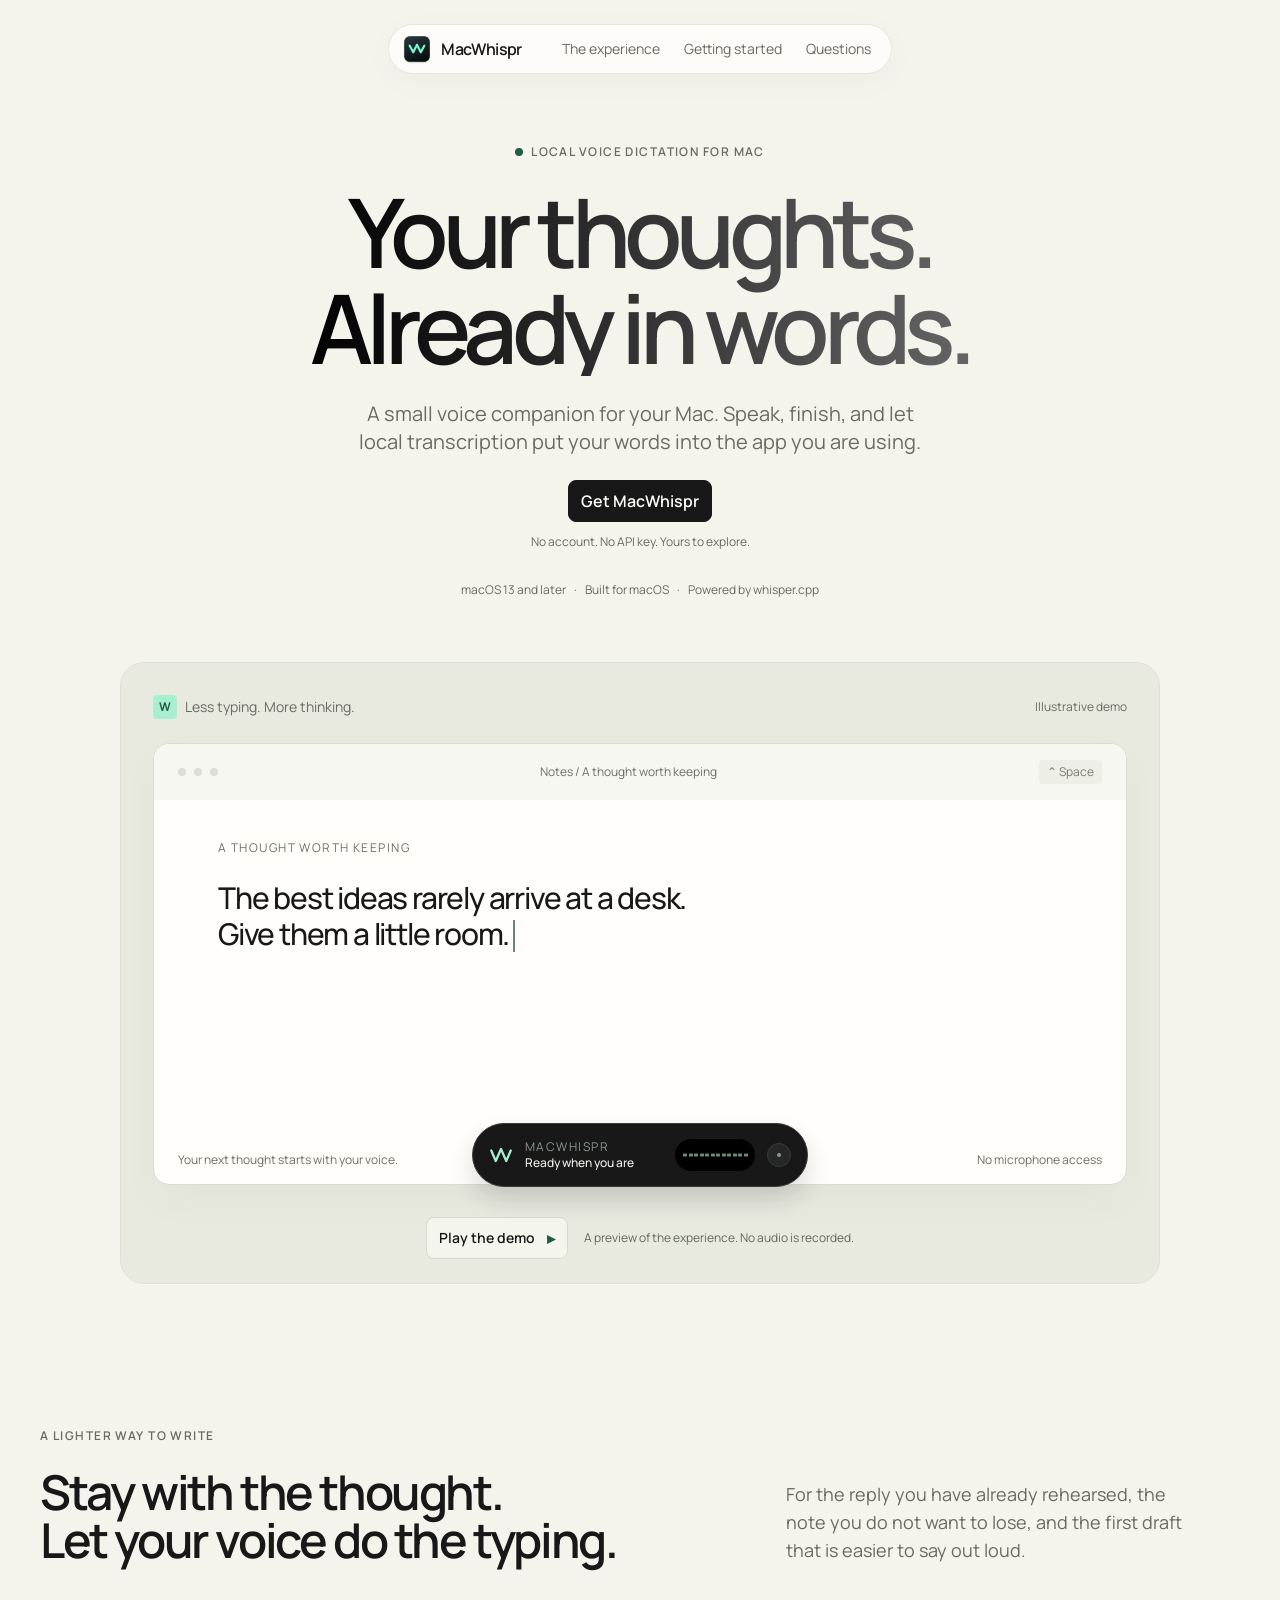
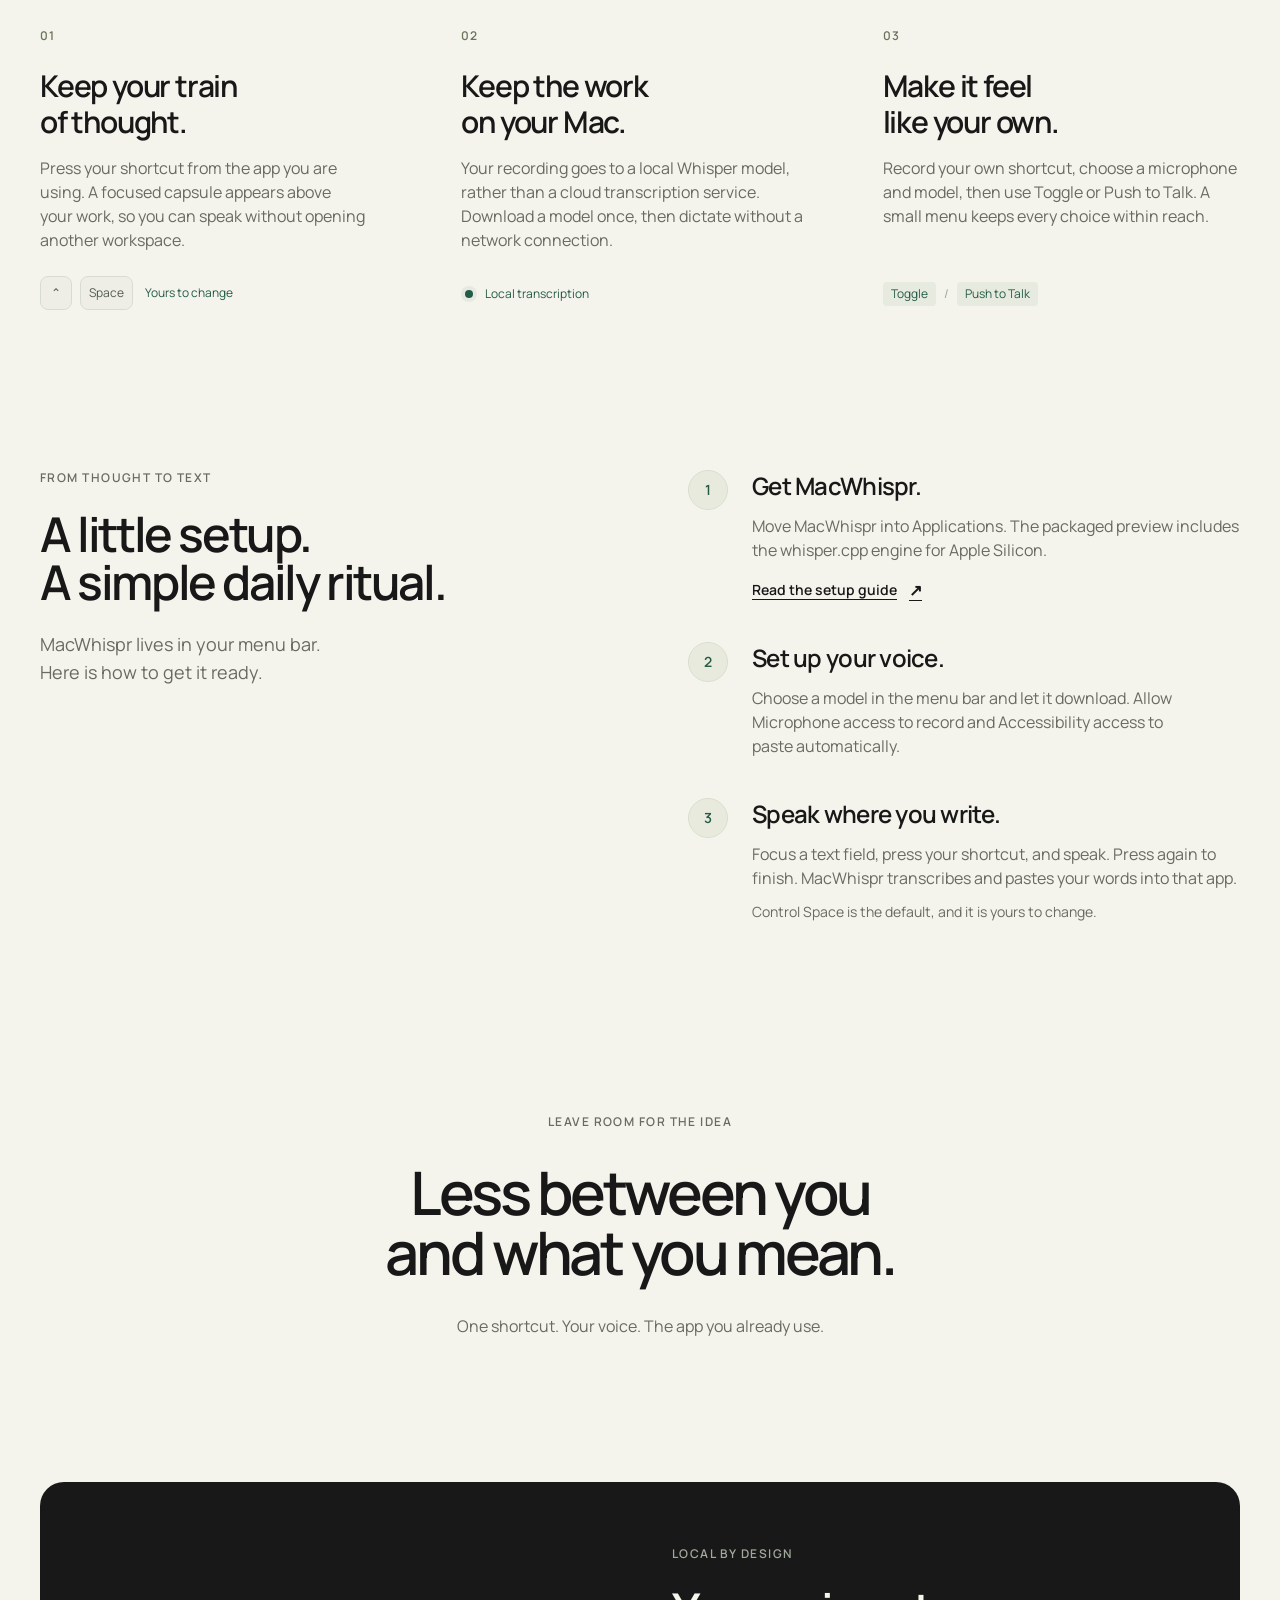
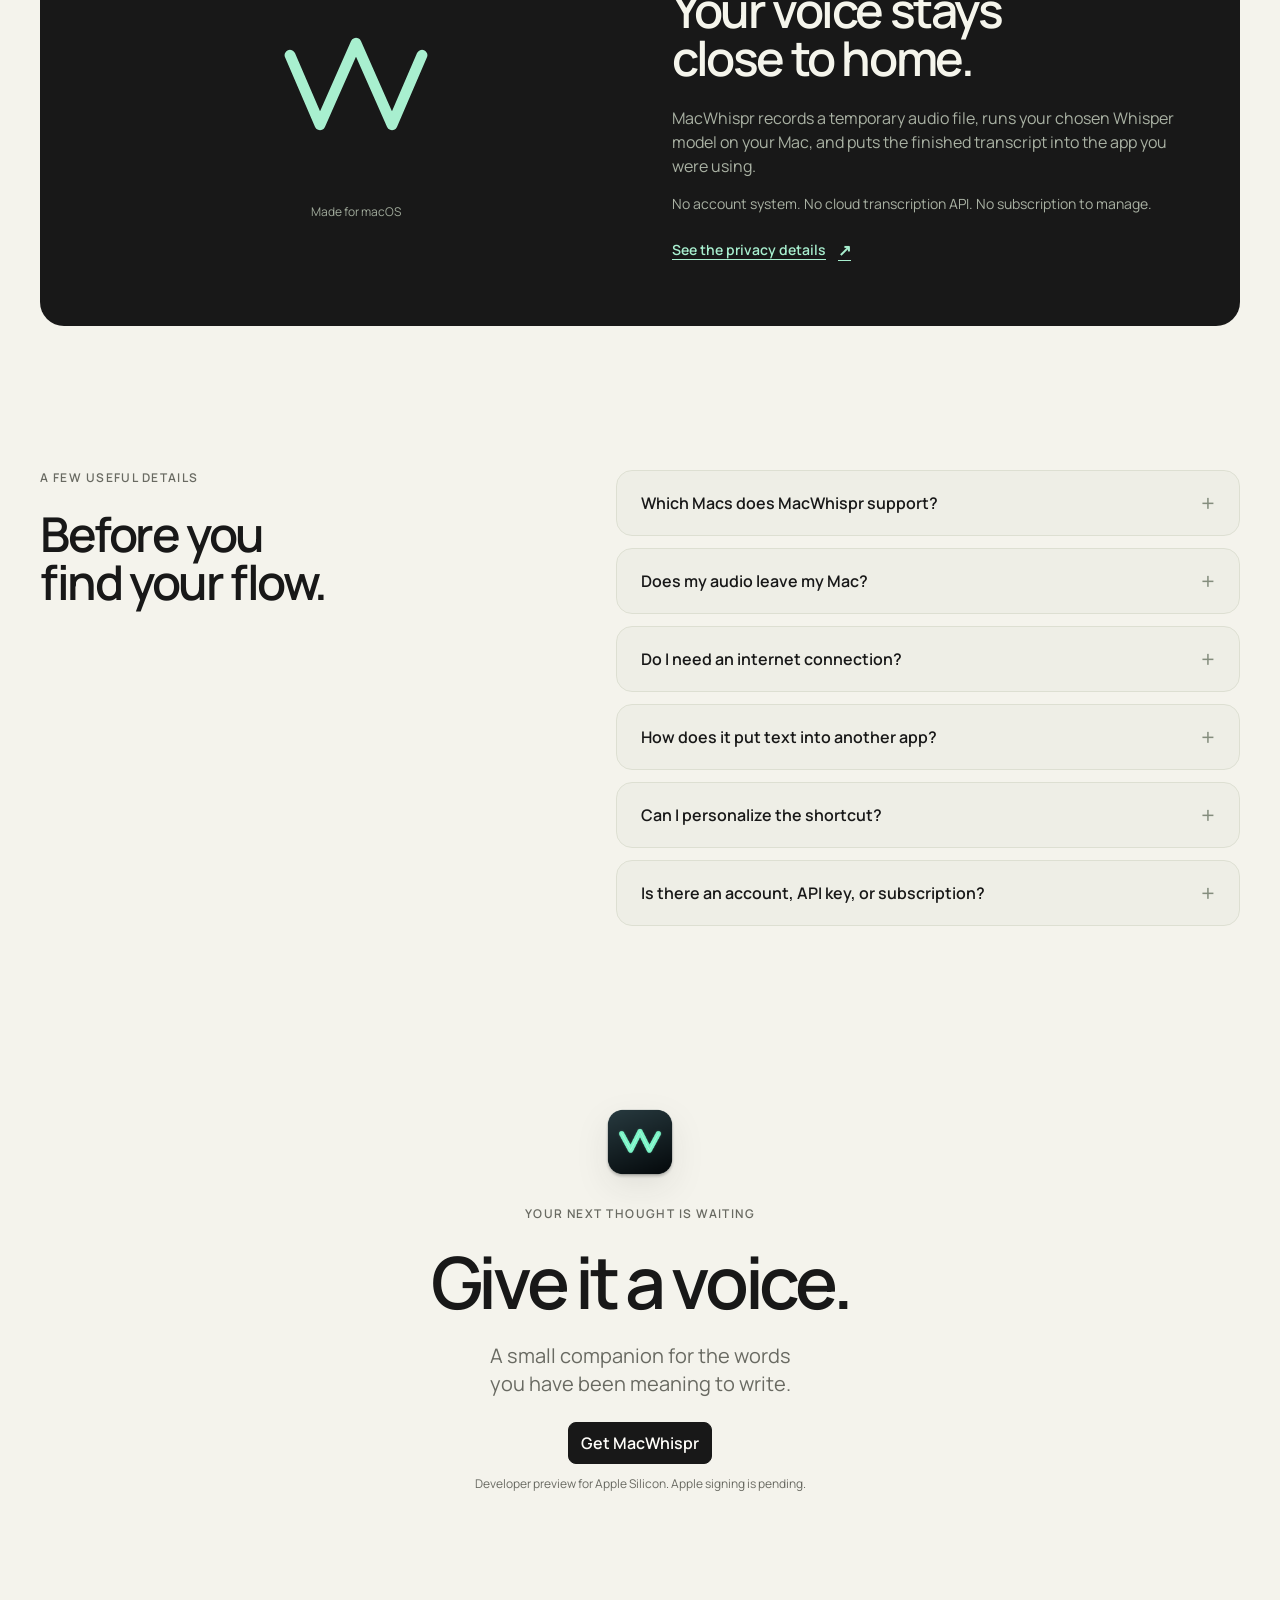
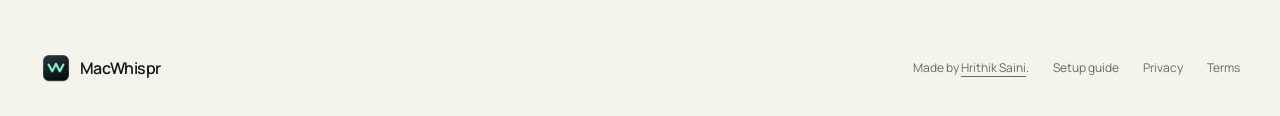
==== site/index.html @ 26225047 "feat: add customizable shortcuts and launch polish" ====
<!doctype html>
<html lang="en">
<head>
  <meta charset="utf-8">
  <meta name="viewport" content="width=device-width, initial-scale=1">
  <meta name="theme-color" content="#f4f3ec">
  <title>MacWhispr — Local voice dictation for Mac</title>
  <meta name="description" content="Turn speech into text in the app you use. MacWhispr brings local whisper.cpp dictation, a focused voice capsule, and your own shortcut to macOS.">
  <meta property="og:type" content="website">
  <meta property="og:title" content="MacWhispr — Your thoughts. Already in words.">
  <meta property="og:description" content="A small voice companion for your Mac. Local transcription. A shortcut away.">
  <meta property="og:image" content="assets/brand/social-card.png">
  <meta property="og:image:alt" content="MacWhispr, local voice dictation for Mac">
  <meta name="twitter:card" content="summary_large_image">
  <meta name="twitter:title" content="MacWhispr — Local voice dictation for Mac">
  <meta name="twitter:description" content="Your thoughts. Already in words.">
  <meta name="twitter:image" content="assets/brand/social-card.png">
  <link rel="icon" type="image/png" href="assets/brand/favicon.png">
  <link rel="apple-touch-icon" href="assets/brand/apple-touch-icon.png">
  <link rel="preload" href="assets/fonts/manrope-variable.ttf" as="font" type="font/ttf" crossorigin>
  <link rel="stylesheet" href="styles.css">
  <script defer src="app.js"></script>
</head>
<body>
  <a class="skip-link" href="#main">Skip to content</a>
  <header class="site-header">
    <nav class="island-nav" aria-label="Main navigation">
      <a class="brand" href="index.html" aria-label="MacWhispr home" aria-current="page"><img src="assets/brand/app-icon.png" width="32" height="32" alt=""><span>MacWhispr</span></a>
      <div class="desktop-nav"><a href="#experience">The experience</a><a href="#setup">Getting started</a><a href="#questions">Questions</a></div>
      <button class="menu-toggle" type="button" aria-expanded="false" aria-controls="menu-dialog" aria-label="Open navigation"><span></span><span></span></button>
    </nav>
  </header>
  <div class="menu-dialog" id="menu-dialog" role="dialog" aria-modal="true" aria-label="Navigation" hidden>
    <div class="menu-content"><p class="eyebrow">A little space to think</p><nav aria-label="Expanded navigation"><a href="#experience">The experience</a><a href="#setup">Getting started</a><a href="#questions">Questions</a><a href="setup.html">Setup guide</a></nav><p class="menu-footnote">Made for your Mac. Built by Hrithik Saini.</p></div>
  </div>

  <main id="main">
    <section class="hero section-shell" aria-labelledby="hero-title">
      <div class="hero-copy reveal">
        <p class="eyebrow hero-eyebrow"><span class="status-dot" aria-hidden="true"></span>Local voice dictation for Mac</p>
        <h1 id="hero-title">Your thoughts.<br>Already in words.</h1>
        <p class="hero-description">A small voice companion for your Mac. Speak, finish, and let local transcription put your words into the app you are using.</p>
        <a class="button button-dark" href="#get">Get MacWhispr</a>
        <p class="cta-note">No account. No API key. Yours to explore.</p>
        <div class="hero-proof"><span>macOS 13 and later</span><span aria-hidden="true">·</span><span>Built for macOS</span><span aria-hidden="true">·</span><span>Powered by whisper.cpp</span></div>
      </div>
      <div class="demo-stage reveal" aria-label="An illustrative demo of MacWhispr">
        <div class="demo-note"><span class="mini-mark" aria-hidden="true">W</span><span>Less typing. More thinking.</span><span class="demo-indication">Illustrative demo</span></div>
        <div class="writing-window">
          <div class="window-top"><div class="traffic-lights" aria-hidden="true"><span></span><span></span><span></span></div><span>Notes / A thought worth keeping</span><span class="window-shortcut">⌃ Space</span></div>
          <div class="writing-body"><p class="document-label">A thought worth keeping</p><p class="document-text" id="demo-text">The best ideas rarely arrive at a desk.<br>Give them a little room.</p><span class="text-caret" aria-hidden="true"></span></div>
          <div class="document-foot"><span id="demo-hint">Your next thought starts with your voice.</span><span class="demo-no-mic">No microphone access</span></div>
        </div>
        <div class="demo-capsule" data-state="idle" aria-hidden="true">
          <svg class="capsule-mark" viewBox="0 0 32 32" fill="none"><path d="M3 10L9 24L16 8L23 24L29 10" stroke="currentColor" stroke-width="3" stroke-linecap="round" stroke-linejoin="round"/></svg>
          <div class="capsule-label"><span>MACWHISPR</span><strong id="capsule-status">Ready when you are</strong></div>
          <div class="capsule-signal"><i></i><i></i><i></i><i></i><i></i><i></i><i></i><i></i><i></i><i></i><i></i><i></i></div>
          <span class="capsule-end"><span></span></span>
        </div>
        <div class="demo-controls"><button class="demo-button" id="demo-play" type="button">Play the demo<span class="play-symbol" aria-hidden="true">▸</span></button><p id="demo-status" class="demo-status" role="status" aria-live="polite">A preview of the experience. No audio is recorded.</p></div>
      </div>
    </section>

    <section class="experience section-shell" id="experience" aria-labelledby="experience-title">
      <div class="section-intro reveal"><p class="eyebrow">A lighter way to write</p><h2 id="experience-title">Stay with the thought.<br>Let your voice do the typing.</h2><p>For the reply you have already rehearsed, the note you do not want to lose, and the first draft that is easier to say out loud.</p></div>
      <div class="benefits">
        <article class="benefit reveal"><span class="section-number">01</span><h3>Keep your train<br>of thought.</h3><p>Press your shortcut from the app you are using. A focused capsule appears above your work, so you can speak without opening another workspace.</p><div class="benefit-detail shortcut-detail"><kbd>⌃</kbd><kbd>Space</kbd><span>Yours to change</span></div></article>
        <article class="benefit reveal"><span class="section-number">02</span><h3>Keep the work<br>on your Mac.</h3><p>Your recording goes to a local Whisper model, rather than a cloud transcription service. Download a model once, then dictate without a network connection.</p><div class="benefit-detail"><span class="local-signal" aria-hidden="true"></span><span>Local transcription</span></div></article>
        <article class="benefit reveal"><span class="section-number">03</span><h3>Make it feel<br>like your own.</h3><p>Record your own shortcut, choose a microphone and model, then use Toggle or Push to Talk. A small menu keeps every choice within reach.</p><div class="benefit-detail"><span class="mode-label">Toggle</span><span class="mode-divider" aria-hidden="true">/</span><span class="mode-label">Push to Talk</span></div></article>
      </div>
    </section>

    <section class="setup section-shell" id="setup" aria-labelledby="setup-title">
      <div class="setup-heading reveal"><p class="eyebrow">From thought to text</p><h2 id="setup-title">A little setup.<br>A simple daily ritual.</h2><p>MacWhispr lives in your menu bar.<br>Here is how to get it ready.</p></div>
      <ol class="setup-steps">
        <li class="setup-step reveal"><span class="step-number">1</span><div><h3>Get MacWhispr.</h3><p>Move MacWhispr into Applications. The packaged preview includes the whisper.cpp engine for Apple Silicon.</p><a class="text-link" href="setup.html">Read the setup guide <span aria-hidden="true">↗</span></a></div></li>
        <li class="setup-step reveal"><span class="step-number">2</span><div><h3>Set up your voice.</h3><p>Choose a model in the menu bar and let it download. Allow Microphone access to record and Accessibility access to paste automatically.</p></div></li>
        <li class="setup-step reveal"><span class="step-number">3</span><div><h3>Speak where you write.</h3><p>Focus a text field, press your shortcut, and speak. Press again to finish. MacWhispr transcribes and pastes your words into that app.</p><p class="step-aside">Control Space is the default, and it is yours to change.</p></div></li>
      </ol>
    </section>

    <section class="tagline-section section-shell" aria-labelledby="tagline-title"><p class="eyebrow reveal">Leave room for the idea</p><h2 class="word-reveal" id="tagline-title"><span>Less</span> <span>between</span> <span>you</span><br><span>and</span> <span>what</span> <span>you</span> <span>mean.</span></h2><p class="tagline-note reveal">One shortcut. Your voice. The app you already use.</p></section>

    <section class="source-section section-shell" aria-labelledby="source-title"><div class="source-panel reveal"><div class="source-art" aria-hidden="true"><svg viewBox="0 0 160 160" fill="none"><path d="M25 56L50 114L80 46L110 114L135 56" stroke="currentColor" stroke-width="9" stroke-linecap="round" stroke-linejoin="round"/></svg><span>Made for macOS</span></div><div class="source-copy"><p class="eyebrow">Local by design</p><h2 id="source-title">Your voice stays<br>close to home.</h2><p>MacWhispr records a temporary audio file, runs your chosen Whisper model on your Mac, and puts the finished transcript into the app you were using.</p><p class="source-details">No account system. No cloud transcription API. No subscription to manage.</p><a class="text-link light-link" href="privacy.html">See the privacy details <span aria-hidden="true">↗</span></a></div></div></section>

    <section class="faq section-shell" id="questions" aria-labelledby="faq-title"><div class="faq-heading reveal"><p class="eyebrow">A few useful details</p><h2 id="faq-title">Before you<br>find your flow.</h2></div><div class="faq-list reveal">
      <details><summary>Which Macs does MacWhispr support?<span aria-hidden="true">+</span></summary><div><p>MacWhispr targets macOS 13 or later. It has been built and exercised on Apple Silicon. Intel is supported by the package configuration and engine lookup paths, but has not yet been verified on an Intel Mac.</p></div></details>
      <details><summary>Does my audio leave my Mac?<span aria-hidden="true">+</span></summary><div><p>MacWhispr transcribes your recording locally through whisper.cpp. Audio is not uploaded for transcription. Temporary recordings are removed after processing, although an abrupt exit can leave temporary files behind. Your latest transcript stays on the clipboard.</p><p>Model downloads contact Hugging Face. See the <a href="privacy.html">privacy details</a> for storage and logging information.</p></div></details>
      <details><summary>Do I need an internet connection?<span aria-hidden="true">+</span></summary><div><p>You need internet access to download MacWhispr and a model. The Apple Silicon preview includes the transcription engine. Once a model is installed, recording and transcription run locally without a network connection.</p></div></details>
      <details><summary>How does it put text into another app?<span aria-hidden="true">+</span></summary><div><p>MacWhispr remembers the app that was active when recording started, puts the transcript on the clipboard, and sends Command V with Accessibility permission. You can paste manually if that permission is unavailable. Some secure fields and apps may reject automated paste.</p></div></details>
      <details><summary>Can I personalize the shortcut?<span aria-hidden="true">+</span></summary><div><p>Yes. Open Shortcut in the menu and press a combination using Command, Option, or Control. MacWhispr checks that the shortcut is available before saving it. The menu also includes microphone, model, Toggle, and Push to Talk choices.</p></div></details>
      <details><summary>Is there an account, API key, or subscription?<span aria-hidden="true">+</span></summary><div><p>No. MacWhispr uses a local engine and model files. The developer preview does not require an account or paid API service. You will need space for a model, a compatible Mac, and the system permissions described in the setup guide.</p></div></details>
    </div></section>

    <section class="final-cta section-shell" id="get" aria-labelledby="final-title"><div class="reveal"><img class="final-icon" src="assets/brand/app-icon.png" width="80" height="80" alt="MacWhispr app icon"><p class="eyebrow">Your next thought is waiting</p><h2 id="final-title">Give it a voice.</h2><p>A small companion for the words<br>you have been meaning to write.</p><a class="button button-dark" href="setup.html">Get MacWhispr</a><p class="cta-note">Developer preview for Apple Silicon. Apple signing is pending.</p></div></section>
  </main>

  <footer class="site-footer section-shell"><a class="brand" href="index.html" aria-label="MacWhispr home"><img src="assets/brand/app-icon.png" width="32" height="32" alt=""><span>MacWhispr</span></a><p>Made by <a href="https://github.com/hrithiksaini99">Hrithik Saini</a>.</p><nav aria-label="Footer navigation"><a href="setup.html">Setup guide</a><a href="privacy.html">Privacy</a><a href="terms.html">Terms</a></nav></footer>
</body>
</html>
---- site/styles.css ----
@font-face{font-family:Manrope;src:url("assets/fonts/manrope-variable.ttf") format("truetype");font-style:normal;font-weight:400 700;font-display:swap}
:root{--paper:#f4f3ec;--white:#fffefa;--ink:#181818;--muted:#696a62;--line:#ddddd4;--mint:#a8efcf;--green:#245b46;--s0:0;--s2:2px;--s4:4px;--s8:8px;--s12:12px;--s16:16px;--s24:24px;--s32:32px;--s40:40px;--s48:48px;--s64:64px;--s80:80px;--s96:96px;--r4:4px;--r8:8px;--r16:16px;--r24:24px;--pill:9999px;--fluid:cubic-bezier(.32,.72,0,1)}
*{box-sizing:border-box}
html{scroll-behavior:smooth;scroll-padding-top:96px}
body{margin:0;background:var(--paper);color:var(--ink);font-family:Manrope,sans-serif;font-size:16px;line-height:24px;-webkit-font-smoothing:antialiased}
body.menu-open{overflow:hidden}
button,a,summary{-webkit-tap-highlight-color:transparent}
button,input{font:inherit}
button{cursor:pointer}
button,a,summary{touch-action:manipulation}
a{color:inherit;text-underline-offset:4px}
a:hover{color:var(--green)}
button:focus-visible,a:focus-visible,summary:focus-visible{outline:2px solid var(--green);outline-offset:4px}
button:disabled{cursor:default}
h1,h2,h3,p{margin:0;text-wrap:pretty}
h1,h2,h3{text-wrap:balance;font-weight:600}
img{display:block;max-width:100%;height:auto}
svg{display:block}
button{color:inherit}
.section-shell{width:min(100% - 64px,1200px);margin-inline:auto}
.skip-link{position:fixed;z-index:100;top:16px;left:16px;transform:translateY(-200%);background:var(--ink);color:var(--white);padding:8px 12px;border-radius:8px}
.skip-link:focus{transform:translateY(0);color:var(--white)}
.eyebrow{font-size:12px;line-height:16px;font-weight:600;letter-spacing:.12em;text-transform:uppercase;color:var(--muted)}
.site-header{position:relative;z-index:50;height:96px;display:flex;justify-content:center}
.island-nav{position:fixed;top:24px;display:flex;align-items:center;gap:32px;width:max-content;max-width:calc(100% - 32px);padding:8px 12px;background:rgba(255,254,250,.82);backdrop-filter:blur(24px);-webkit-backdrop-filter:blur(24px);border:1px solid rgba(221,221,212,.7);border-radius:9999px;box-shadow:0 8px 32px #18181808}
.brand{display:flex;align-items:center;gap:8px;text-decoration:none;font-size:16px;line-height:24px;font-weight:600;letter-spacing:-.04em;white-space:nowrap}
.brand img{width:32px;height:32px}
.desktop-nav{display:flex;align-items:center;gap:24px;padding-inline:8px}
.desktop-nav a{font-size:14px;line-height:20px;text-decoration:none;color:var(--muted);transition:color 700ms var(--fluid)}
.desktop-nav a:hover,.desktop-nav a[aria-current]{color:var(--ink)}
.menu-toggle{position:relative;display:none;width:40px;height:40px;border:0;border-radius:9999px;background:transparent;transition:background 700ms var(--fluid),transform 700ms var(--fluid)}
.menu-toggle:hover{background:#e8e8df}
.menu-toggle:active{transform:scale(.98)}
.menu-toggle span{position:absolute;left:12px;width:16px;height:2px;background:var(--ink);transition:transform 700ms var(--fluid)}
.menu-toggle span:first-child{transform:translateY(-4px)}
.menu-toggle span:last-child{transform:translateY(4px)}
.menu-toggle[aria-expanded=true] span:first-child{transform:rotate(45deg)}
.menu-toggle[aria-expanded=true] span:last-child{transform:rotate(-45deg)}
.menu-dialog{position:fixed;inset:0;z-index:40;background:rgba(244,243,236,.85);backdrop-filter:blur(64px);-webkit-backdrop-filter:blur(64px);opacity:0;transition:opacity 700ms var(--fluid)}
.menu-dialog[hidden]{display:none}
.menu-dialog.is-open{opacity:1}
.menu-content{width:min(100% - 64px,680px);height:100%;margin:auto;display:flex;flex-direction:column;justify-content:center;gap:32px}
.menu-content nav{display:flex;flex-direction:column;gap:24px}
.menu-content nav a{text-decoration:none;font-size:36px;line-height:40px;font-weight:600;letter-spacing:-.04em;opacity:0;transform:translateY(48px);transition:transform 700ms var(--fluid),opacity 700ms var(--fluid),color 700ms var(--fluid);transition-delay:calc(var(--menu-index,0)*50ms + 100ms)}
.menu-dialog.is-open nav a{transform:translateY(0);opacity:1}
.menu-footnote{font-size:14px;line-height:20px;color:var(--muted)}
.hero{padding-block:48px 96px}
.hero-copy{text-align:center;max-width:800px;margin-inline:auto}
.hero-eyebrow{display:flex;align-items:center;justify-content:center;gap:8px;margin-bottom:24px}
.status-dot{width:8px;height:8px;background:var(--green);border-radius:9999px}
.hero h1{font-size:96px;line-height:1;letter-spacing:-.07em;max-width:680px;margin-inline:auto;background:linear-gradient(90deg,#000,#666);background-clip:text;-webkit-background-clip:text;color:transparent}
.hero-description{max-width:680px;margin:24px auto;font-size:20px;line-height:28px;color:var(--muted);text-wrap:balance}
.button{display:inline-flex;justify-content:center;align-items:center;padding:8px 12px;border-radius:8px;font-size:16px;line-height:24px;font-weight:600;text-decoration:none;min-height:40px;transition:background 700ms var(--fluid),color 700ms var(--fluid),transform 700ms var(--fluid),box-shadow 700ms var(--fluid)}
.button-dark{background:var(--ink);color:var(--white);border:1px solid var(--ink)}
.button-dark:hover{background:var(--green);border-color:var(--green);color:var(--white);transform:translateY(-2px);box-shadow:0 8px 24px #245b4615}
.button-dark:active{transform:scale(.98);box-shadow:none}
.cta-note{font-size:12px;line-height:16px;margin-top:12px;color:var(--muted)}
.hero-proof{display:flex;flex-wrap:wrap;justify-content:center;gap:8px;margin-top:32px;font-size:12px;line-height:16px;color:var(--muted)}
.hero-proof a{text-decoration:none}
.demo-stage{position:relative;max-width:1040px;margin:64px auto 0;padding:32px 32px 24px;background:#e8e9df;border:1px solid #dfe1d5;border-radius:24px;isolation:isolate}
.demo-note{display:flex;align-items:center;gap:8px;margin-bottom:24px;font-size:14px;line-height:20px;color:var(--muted)}
.mini-mark{width:24px;height:24px;display:grid;place-items:center;background:var(--mint);color:var(--green);font-size:12px;line-height:16px;border-radius:4px;font-weight:700}
.demo-indication{margin-left:auto;font-size:12px;line-height:16px}
.writing-window{background:var(--white);border:1px solid #dbddd0;border-radius:16px;box-shadow:0 16px 40px #18181808;overflow:hidden}
.window-top{display:flex;align-items:center;gap:16px;justify-content:space-between;padding:16px 24px;background:#f7f7f1;color:#6b7063;font-size:12px;line-height:16px}
.traffic-lights{display:flex;gap:8px}
.traffic-lights span{width:8px;height:8px;background:#dedfd4;border-radius:9999px}
.window-shortcut{padding:4px 8px;background:#edeee5;border-radius:4px;white-space:nowrap;color:#7b7c71}
.writing-body{padding:40px 64px 80px;min-height:336px}
.document-label{font-size:12px;line-height:16px;text-transform:uppercase;letter-spacing:.12em;color:#6b7063;margin-bottom:24px}
.document-text{display:inline;font-size:30px;line-height:36px;font-weight:500;letter-spacing:-.04em;text-wrap:pretty;white-space:pre-line}
.text-caret{display:inline-block;width:2px;height:32px;background:#698676;vertical-align:bottom;margin-left:4px;animation:caret 1.2s var(--fluid) infinite}
.document-foot{display:flex;align-items:center;justify-content:space-between;gap:16px;padding:16px 24px;color:#6b7063;font-size:12px;line-height:16px}
.demo-capsule{position:absolute;left:50%;bottom:96px;transform:translateX(-50%);width:336px;min-height:64px;padding:12px 16px;display:flex;align-items:center;gap:12px;background:#181818;border:1px solid #3a3d36;border-radius:9999px;box-shadow:0 12px 24px #18181826;color:var(--mint)}
.capsule-mark{width:24px;height:24px;flex-shrink:0}
.capsule-label{flex:1;min-width:0}
.capsule-label>span{display:block;font-size:12px;line-height:16px;letter-spacing:.12em;color:#8a998e}
.capsule-label strong{display:block;font-size:12px;line-height:16px;color:#f0f4ed;font-weight:500;white-space:nowrap}
.capsule-signal{position:relative;display:flex;align-items:center;justify-content:center;gap:2px;width:80px;height:32px;overflow:hidden;background:#000000;padding:8px;border-radius:9999px}
.capsule-signal i{display:block;width:4px;height:16px;border-radius:9999px;background:var(--mint);transform:scaleY(.2);opacity:.6;transition:transform 700ms var(--fluid),opacity 700ms var(--fluid)}
.capsule-signal i:nth-child(2n){--bar-high:1}.capsule-signal i:nth-child(3n){--bar-high:.6}.capsule-signal i:nth-child(4n){--bar-high:1.3}.capsule-signal i:nth-child(5n){--bar-high:.85}
.capsule-end{width:24px;height:24px;flex-shrink:0;display:grid;place-items:center;border:1px solid #363d35;background:#272727;border-radius:9999px}
.capsule-end>span{width:4px;height:4px;background:#8a998e;border-radius:9999px}
.demo-capsule[data-state=listening] .capsule-signal i{animation:voice 620ms var(--fluid) infinite alternate;animation-delay:calc(var(--bar-index)*-70ms);opacity:1}
.demo-capsule[data-state=listening] .capsule-end>span{width:8px;height:8px;border-radius:2px;background:#e3ebe0}
.demo-capsule[data-state=processing] .capsule-signal i{height:2px;animation:trace 620ms var(--fluid) infinite;animation-delay:calc(var(--bar-index)*-35ms)}
.demo-capsule[data-state=processing] .capsule-end>span{width:8px;height:2px;border-radius:2px;background:var(--mint)}
.demo-capsule[data-state=pasted] .capsule-signal i{transform:scaleY(.2);opacity:.9}
.demo-capsule[data-state=pasted] .capsule-end>span{width:8px;height:8px;border-radius:9999px;background:var(--mint)}
.demo-controls{display:flex;align-items:center;justify-content:center;gap:16px;margin-top:32px}
.demo-button{display:flex;align-items:center;gap:12px;padding:8px 12px;font-size:14px;line-height:20px;font-weight:600;background:#f4f5ed;border:1px solid #d6d9cb;border-radius:8px;white-space:nowrap;transition:background 700ms var(--fluid),transform 700ms var(--fluid)}
.demo-button:hover{background:var(--white)}
.demo-button:active{transform:scale(.98)}
.demo-button:disabled{background:#e1e5d9;color:#657062}
.play-symbol{font-size:16px;line-height:24px;color:var(--green)}
.demo-status{font-size:12px;line-height:16px;color:#626b56;max-width:400px}
.experience{padding-block:48px 96px}
.section-intro{display:grid;grid-template-columns:1.5fr 1fr;gap:24px 64px;margin-bottom:64px;align-items:end}
.section-intro .eyebrow{grid-column:1/-1}
h2{font-size:48px;line-height:1;letter-spacing:-.05em}
.section-intro>p:last-child{max-width:400px;color:var(--muted);font-size:18px;line-height:28px}
.benefits{display:grid;grid-template-columns:repeat(3,1fr);gap:64px}
.benefit{display:flex;flex-direction:column;align-items:flex-start}
.section-number{font-size:12px;line-height:16px;color:#6b735d;font-weight:600;letter-spacing:.08em;margin-bottom:24px}
.benefit h3{font-size:30px;line-height:36px;letter-spacing:-.04em;margin-bottom:16px}
.benefit>p{color:var(--muted);font-size:16px;line-height:24px;flex:1;margin-bottom:24px}
.benefit-detail{display:flex;gap:8px;align-items:center;color:var(--green);font-size:12px;line-height:16px;min-height:32px}
kbd{font-family:inherit;font-size:12px;line-height:16px;display:inline-flex;align-items:center;justify-content:center;min-width:32px;padding:8px;background:#eeeee6;border:1px solid #d8dbcf;border-radius:8px;color:#535b4e}
.shortcut-detail>span{margin-left:4px}
.local-signal{width:8px;height:8px;border-radius:9999px;background:var(--green);box-shadow:0 0 0 4px #245b4610;margin:4px}
.mode-label{padding:4px 8px;border-radius:4px;background:#e7eade;white-space:nowrap}
.mode-divider{color:#98a08c}
.setup{display:grid;grid-template-columns:1fr 1fr;gap:96px;padding-block:64px 96px}
.setup-heading h2{margin:24px 0}
.setup-heading>p:last-child{font-size:18px;line-height:28px;color:var(--muted)}
.setup-steps{margin:0;padding:0;list-style:none;display:flex;flex-direction:column;gap:40px}
.setup-step{display:flex;gap:24px;align-items:flex-start}
.step-number{flex-shrink:0;display:grid;place-items:center;width:40px;height:40px;background:#e8eade;border:1px solid #d8decd;border-radius:9999px;font-size:14px;line-height:20px;color:var(--green);font-weight:600}
.setup-step h3{font-size:24px;line-height:32px;letter-spacing:-.03em;margin-bottom:12px}
.setup-step p{color:var(--muted)}
.setup-step .step-aside{margin-top:12px;font-size:14px;line-height:20px}
.text-link{display:inline-flex;align-items:center;gap:12px;font-size:14px;line-height:20px;font-weight:600;transition:color 700ms var(--fluid)}
.setup-step .text-link{margin-top:16px}
.text-link span{font-size:16px;line-height:24px;transition:transform 700ms var(--fluid)}
.text-link:hover span{transform:translate(2px,-2px)}
.tagline-section{text-align:center;padding-block:96px}
.tagline-section h2{font-size:60px;line-height:1;letter-spacing:-.055em;max-width:680px;margin:32px auto}
.word-reveal span{color:#1818184d;transition:color 800ms var(--fluid)}
.word-reveal span.is-active{color:var(--ink)}
.tagline-note{color:var(--muted)}
.source-section{padding-block:48px 96px}
.source-panel{display:grid;grid-template-columns:1fr 1fr;gap:64px;background:#181818;color:var(--white);border-radius:24px;padding:64px;overflow:hidden}
.source-art{display:flex;flex-direction:column;justify-content:center;align-items:center;gap:24px;color:var(--mint)}
.source-art svg{width:192px;height:192px}
.source-art>span{font-size:12px;line-height:16px;color:#a0aa9b}
.source-copy .eyebrow{color:#a0aa9b}
.source-copy h2{font-size:48px;line-height:1;margin:24px 0;color:#f5f5ec}
.source-copy>p:not(.eyebrow){color:#a9b1a3}
.source-copy .source-details{font-size:14px;line-height:20px;margin-top:16px}
.light-link{margin-top:24px;color:var(--mint)}
.light-link:hover{color:var(--white)}
.light-link:focus-visible{outline-color:var(--mint)}
.faq{display:grid;grid-template-columns:1fr 1.3fr;gap:96px;padding-block:48px 96px}
.faq-heading h2{margin-top:24px}
.faq-list{display:flex;flex-direction:column;gap:12px}
.faq details{padding:16px 24px;background:#eeeee6;border:1px solid #dddfd2;border-radius:16px}
.faq summary{display:flex;align-items:center;justify-content:space-between;gap:24px;list-style:none;cursor:pointer;font-size:16px;line-height:24px;font-weight:600}
.faq summary::-webkit-details-marker{display:none}
.faq summary>span{font-size:24px;line-height:32px;font-weight:400;color:#848d7d;transition:transform 700ms var(--fluid);flex-shrink:0}
.faq details[open] summary>span{transform:rotate(45deg)}
.faq summary:hover{color:var(--green)}
.faq summary:active{transform:translateY(1px)}
.faq details>div{padding-top:16px;color:var(--muted);font-size:14px;line-height:20px}
.faq details p+p{margin-top:12px}
.final-cta{text-align:center;padding-block:80px 96px}
.final-icon{margin:0 auto 24px;width:80px;height:80px;filter:drop-shadow(0 12px 16px #18181815)}
.final-cta h2{font-size:72px;line-height:1;margin:24px 0;letter-spacing:-.06em}
.final-cta>div>p:not(.eyebrow,.cta-note){font-size:20px;line-height:28px;color:var(--muted);margin-bottom:24px}
.site-footer{display:flex;align-items:center;gap:24px;padding-block:32px;margin-top:32px;font-size:12px;line-height:16px;color:var(--muted)}
.site-footer>p{margin-left:auto}
.site-footer nav{display:flex;gap:24px}
.site-footer nav a{text-decoration:none}.site-footer nav a[aria-current=page]{color:var(--ink);text-decoration:underline}
.site-footer .brand{color:var(--ink)}
.js .reveal{opacity:0;transform:translateY(64px);filter:blur(8px);transition:opacity 900ms var(--fluid),transform 900ms var(--fluid),filter 900ms var(--fluid)}
.js .reveal.is-visible{opacity:1;transform:translateY(0);filter:blur(0)}
.legal-main{max-width:800px;padding-block:64px 96px}
.legal-main .eyebrow{margin-bottom:24px}
.legal-main h1{font-size:60px;line-height:1;letter-spacing:-.055em;margin-bottom:24px}
.legal-lede{font-size:20px;line-height:28px;color:var(--muted);margin-bottom:48px}
.legal-main section{margin-top:40px}
.legal-main h2{font-size:24px;line-height:32px;letter-spacing:-.03em;margin-bottom:16px}
.legal-main section p{color:var(--muted)}
.legal-main section p+p{margin-top:12px}
.legal-main ul,.legal-main ol{padding-left:24px;color:var(--muted);margin:16px 0 0}
.legal-main li+li{margin-top:8px}
.legal-main .button{margin-top:40px}
.error-main{min-height:70vh;text-align:center;display:flex;flex-direction:column;align-items:center;justify-content:center;padding-block:64px;max-width:680px}
.error-main .final-icon{margin-bottom:32px}
.error-main h1{font-size:60px;line-height:1;letter-spacing:-.05em;margin:24px 0}
.error-main>p:not(.eyebrow){font-size:18px;line-height:28px;color:var(--muted);margin-bottom:24px}
@keyframes caret{0%,45%{opacity:1}50%,95%{opacity:0}100%{opacity:1}}
@keyframes voice{0%{transform:scaleY(.25)}100%{transform:scaleY(var(--bar-high,.8))}}
@keyframes trace{0%{opacity:.15;transform:translateX(-8px) scaleX(.5)}55%{opacity:1;transform:translateX(8px) scaleX(2)}100%{opacity:.15;transform:translateX(16px) scaleX(.5)}}
@media(min-width:1440px){.hero{padding-top:64px}}
@media(max-width:1100px){.hero h1{font-size:72px;line-height:1}.benefits{gap:32px}.setup,.faq{gap:64px}.source-panel{gap:32px;padding:48px}.section-intro{gap:24px 32px}.demo-stage{padding:24px}.writing-body{padding:40px 48px 80px}.demo-capsule{bottom:96px}}
@media(max-width:800px){.section-shell{width:calc(100% - 48px)}.site-header{height:96px}.desktop-nav{display:none}.menu-toggle{display:block}.island-nav{gap:32px}.hero{padding-block:32px 64px}.hero h1{font-size:60px;line-height:1}.hero-description{font-size:18px;line-height:28px;max-width:560px}.demo-stage{padding:24px 16px;margin-top:48px}.writing-window{border-radius:8px}.demo-note{font-size:12px;line-height:16px}.demo-indication{display:none}.writing-body{padding:32px 24px 96px;min-height:336px}.window-top{padding:16px}.window-shortcut{display:none}.document-text{font-size:24px;line-height:32px}.document-foot{padding:12px 16px}.demo-no-mic{display:none}.demo-controls{flex-direction:column;gap:8px}.demo-status{text-align:center}.demo-capsule{bottom:96px}.section-intro{display:block;margin-bottom:48px}.section-intro h2{margin:24px 0}.section-intro>p:last-child{max-width:560px}.experience{padding-block:32px 64px}.benefits{gap:48px;grid-template-columns:1fr}.benefit{display:grid;grid-template-columns:1fr 1.2fr;gap:16px 32px}.benefit .section-number{grid-column:1/-1;margin:0}.benefit h3{grid-column:1;margin:0;font-size:30px;line-height:36px}.benefit>p{margin:0}.benefit-detail{grid-column:2}.setup{grid-template-columns:1fr;gap:40px;padding-block:48px 64px}.setup-heading>p:last-child br{display:none}.setup-steps{gap:32px}.tagline-section{padding-block:64px}.tagline-section h2{font-size:48px;line-height:1}.source-section{padding-block:32px 64px}.source-panel{grid-template-columns:1fr;gap:40px;padding:40px}.source-art{flex-direction:row;justify-content:flex-start;gap:16px}.source-art svg{width:64px;height:64px}.source-copy h2 br{display:none}.source-copy h2{font-size:36px;line-height:40px}.faq{grid-template-columns:1fr;gap:40px;padding-block:32px 64px}.faq-heading h2 br{display:none}.final-cta{padding-block:64px}.final-cta h2{font-size:60px;line-height:1}.site-footer{flex-wrap:wrap;justify-content:space-between;gap:16px}.site-footer>p{margin:0}.site-footer nav{width:100%;justify-content:flex-start;margin-top:8px}.legal-main{padding-block:40px 64px}.legal-main h1{font-size:48px;line-height:1}}
@media(max-width:480px){.section-shell{width:calc(100% - 32px)}.hero h1{font-size:48px;line-height:1;letter-spacing:-.065em}.hero-eyebrow{font-size:12px;line-height:16px;letter-spacing:.08em}.hero-description{font-size:16px;line-height:24px}.hero-proof{gap:8px;margin-top:24px}.hero-proof>span[aria-hidden]{display:none}.hero-proof>span,.hero-proof>a{flex-basis:100%}.demo-stage{padding:16px 8px;margin-top:40px;border-radius:16px}.demo-note{padding-inline:8px;margin-bottom:16px}.writing-window{border-radius:8px}.window-top{gap:8px;padding:12px}.traffic-lights{gap:4px}.window-top>span:not(.window-shortcut){font-size:12px;line-height:16px;text-align:right}.writing-body{padding:24px 16px 96px;min-height:320px}.document-label{font-size:12px;line-height:16px;letter-spacing:.08em;margin-bottom:16px}.document-text{font-size:20px;line-height:28px}.document-foot{padding:12px}.demo-capsule{width:min(336px,calc(100% - 24px));gap:8px;padding:12px;bottom:96px}.capsule-signal{width:64px;padding:8px 4px}.capsule-mark{width:24px}.capsule-label strong{font-size:12px;line-height:16px}.capsule-end{width:24px}.demo-controls{padding-inline:8px;margin-top:32px}.demo-status{max-width:264px}.section-intro h2,.setup-heading h2,.faq-heading h2{font-size:36px;line-height:40px}.section-intro>p:last-child{font-size:16px;line-height:24px}.benefit{display:flex;gap:0}.benefit .section-number{margin-bottom:16px}.benefit h3{margin-bottom:16px}.benefit h3 br{display:none}.benefit>p{margin-bottom:16px}.setup-step{gap:16px}.step-number{width:32px;height:32px}.setup-step h3{font-size:20px;line-height:28px}.tagline-section h2{font-size:36px;line-height:40px}.tagline-note{font-size:14px;line-height:20px}.source-panel{padding:24px;border-radius:16px}.source-copy h2{font-size:30px;line-height:36px}.faq details{padding:16px}.faq summary{gap:16px;font-size:14px;line-height:20px}.final-cta h2{font-size:48px;line-height:1}.final-cta>div>p:not(.eyebrow,.cta-note){font-size:18px;line-height:28px}.site-footer>p{font-size:12px;line-height:16px}.legal-main h1{font-size:36px;line-height:40px}.legal-lede{font-size:18px;line-height:28px}.error-main h1{font-size:48px;line-height:1}}
@media(prefers-reduced-motion:reduce){html{scroll-behavior:auto}*,*::before,*::after{animation:none!important;transition-duration:.001ms!important;transition-delay:0ms!important}.js .reveal{opacity:1;transform:none;filter:none}.word-reveal span{color:var(--ink)}.text-caret{opacity:1}.demo-capsule[data-state=listening] .capsule-signal i{transform:scaleY(.8)}.demo-capsule[data-state=processing] .capsule-signal i{height:2px;transform:scaleX(1);opacity:1}}
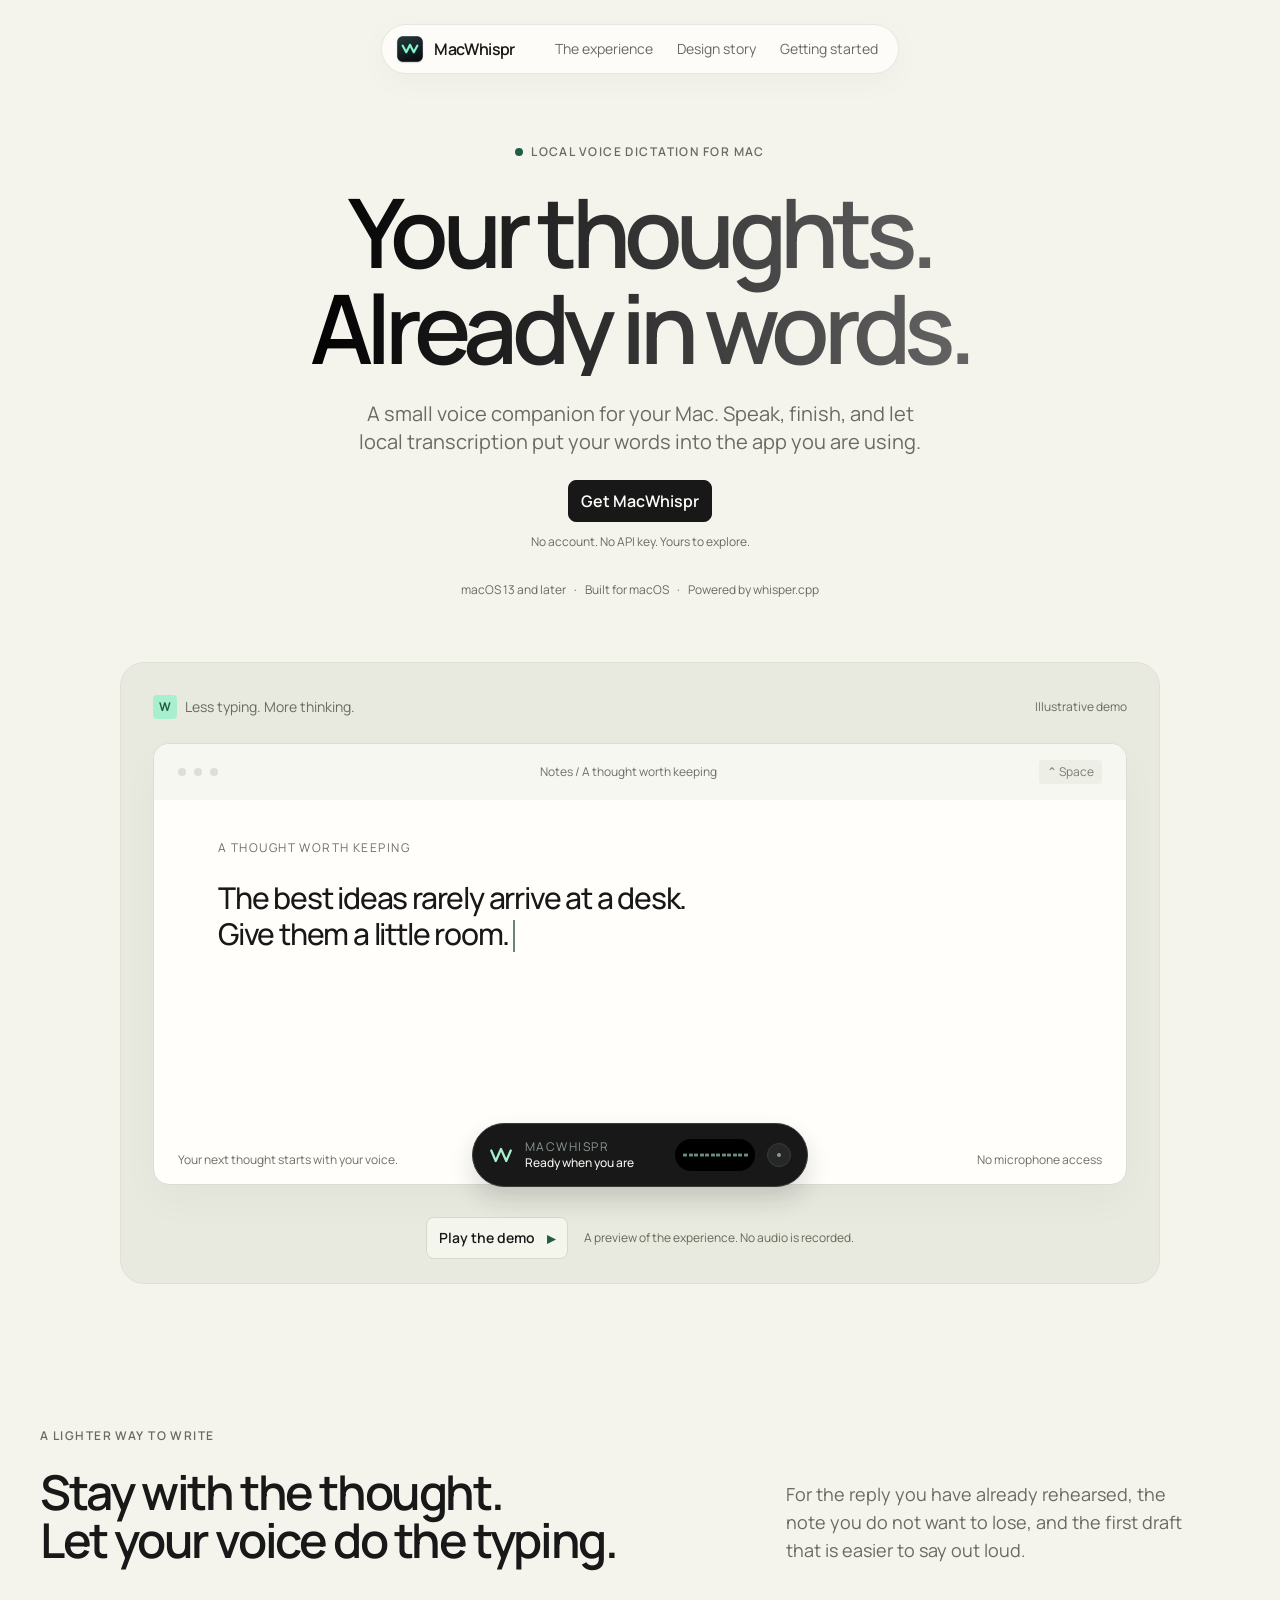
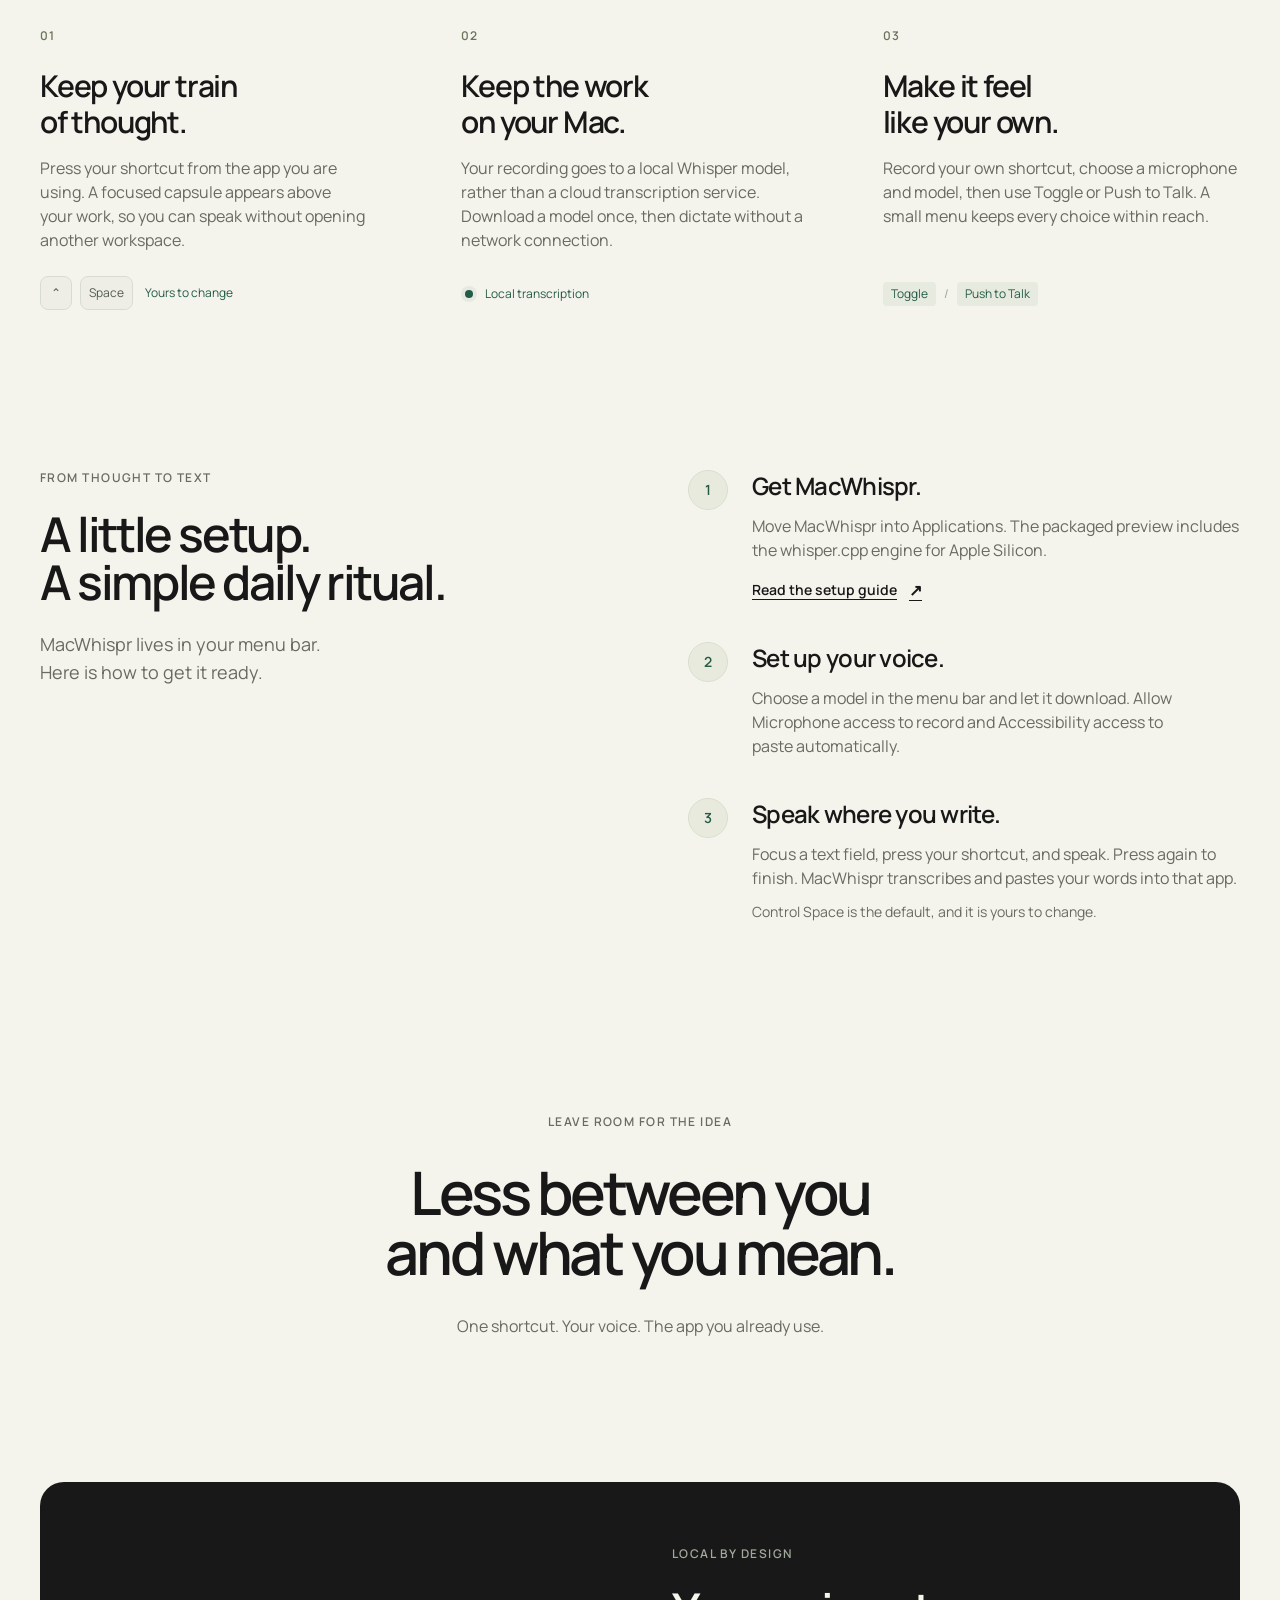
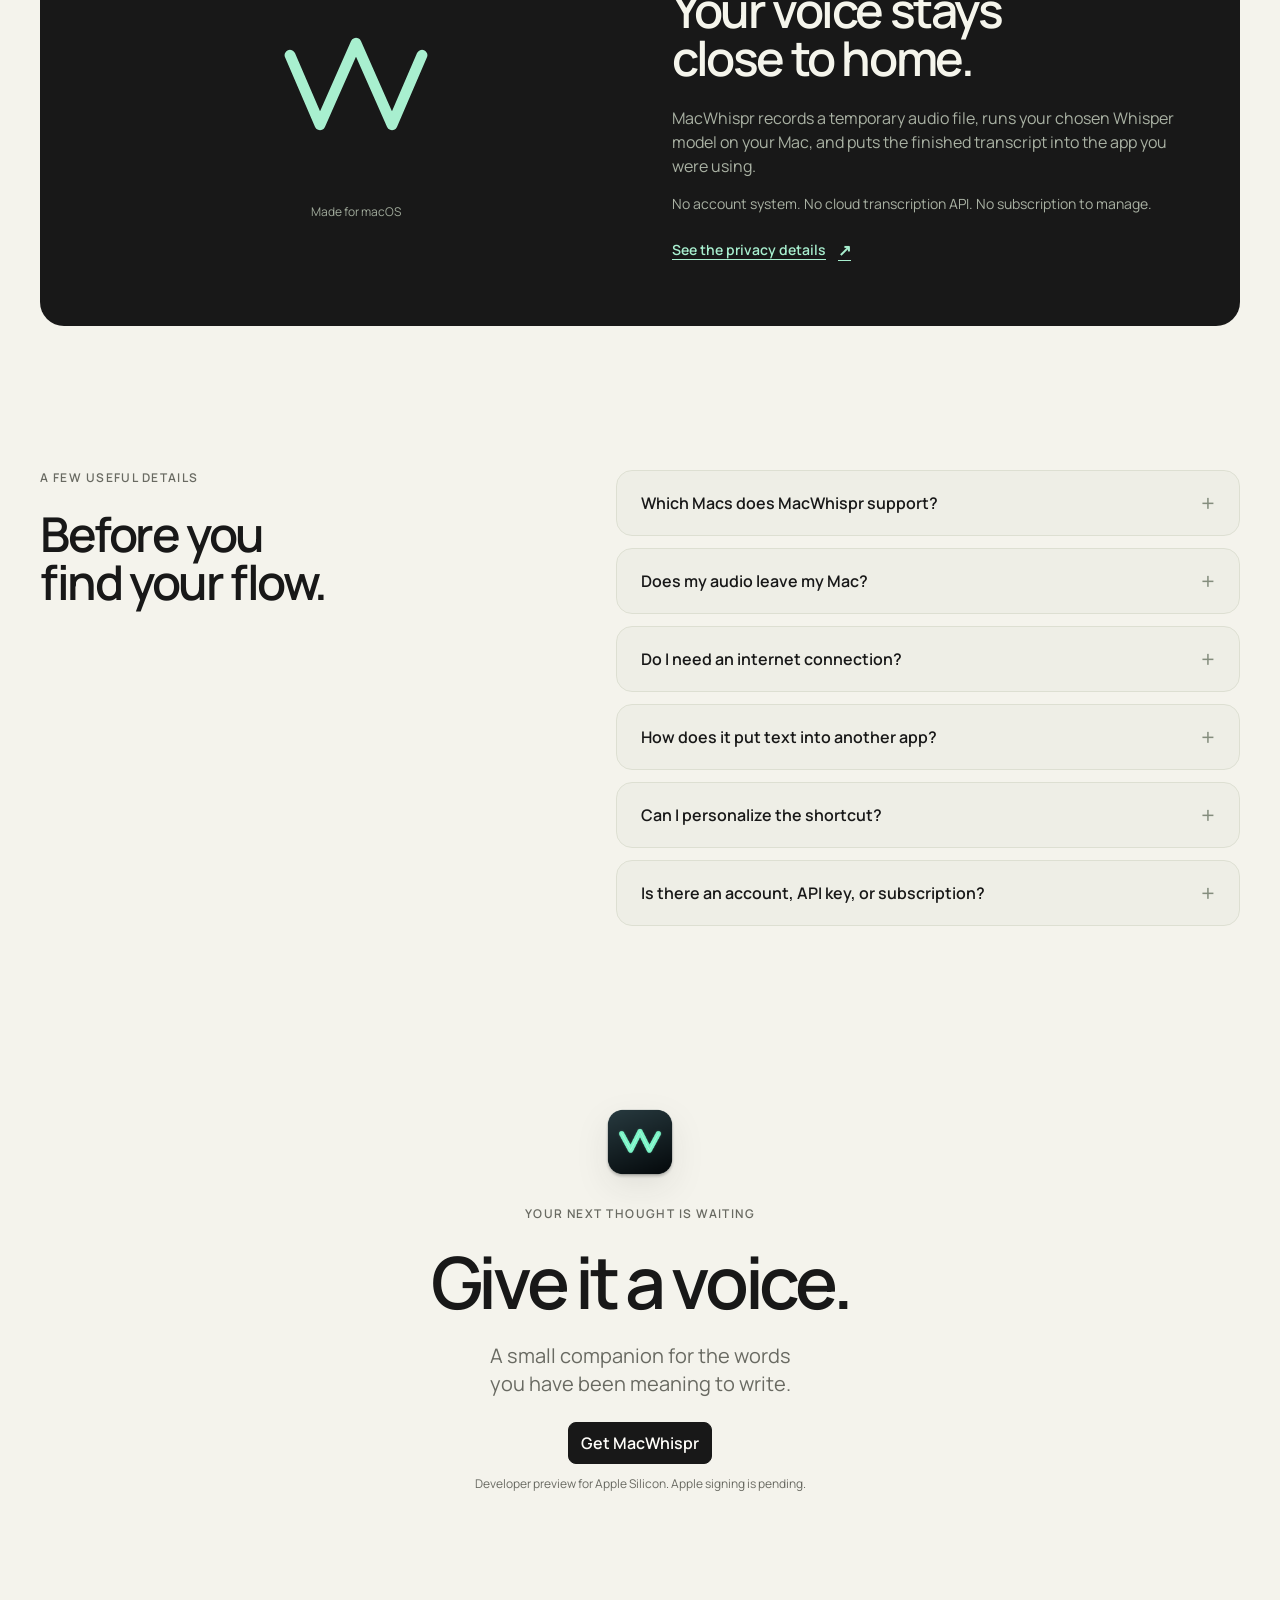
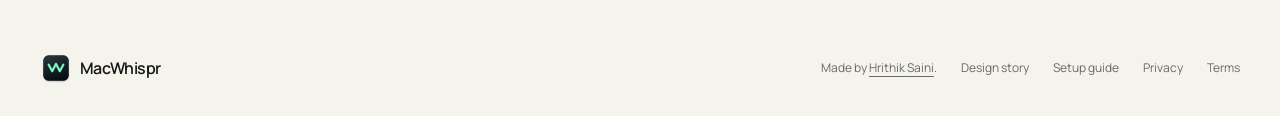
==== commit c9826a55: "feat: publish interactive design site with Pages" ====
--- a/site/index.html
+++ b/site/index.html
@@ -26,12 +26,12 @@
   <header class="site-header">
     <nav class="island-nav" aria-label="Main navigation">
       <a class="brand" href="index.html" aria-label="MacWhispr home" aria-current="page"><img src="assets/brand/app-icon.png" width="32" height="32" alt=""><span>MacWhispr</span></a>
-      <div class="desktop-nav"><a href="#experience">The experience</a><a href="#setup">Getting started</a><a href="#questions">Questions</a></div>
+      <div class="desktop-nav"><a href="#experience">The experience</a><a href="design.html">Design story</a><a href="#setup">Getting started</a></div>
       <button class="menu-toggle" type="button" aria-expanded="false" aria-controls="menu-dialog" aria-label="Open navigation"><span></span><span></span></button>
     </nav>
   </header>
   <div class="menu-dialog" id="menu-dialog" role="dialog" aria-modal="true" aria-label="Navigation" hidden>
-    <div class="menu-content"><p class="eyebrow">A little space to think</p><nav aria-label="Expanded navigation"><a href="#experience">The experience</a><a href="#setup">Getting started</a><a href="#questions">Questions</a><a href="setup.html">Setup guide</a></nav><p class="menu-footnote">Made for your Mac. Built by Hrithik Saini.</p></div>
+    <div class="menu-content"><p class="eyebrow">A little space to think</p><nav aria-label="Expanded navigation"><a href="#experience">The experience</a><a href="design.html">Design story</a><a href="#setup">Getting started</a><a href="#questions">Questions</a></nav><p class="menu-footnote">Made for your Mac. Built by Hrithik Saini.</p></div>
   </div>
 
   <main id="main">
@@ -95,6 +95,6 @@
     <section class="final-cta section-shell" id="get" aria-labelledby="final-title"><div class="reveal"><img class="final-icon" src="assets/brand/app-icon.png" width="80" height="80" alt="MacWhispr app icon"><p class="eyebrow">Your next thought is waiting</p><h2 id="final-title">Give it a voice.</h2><p>A small companion for the words<br>you have been meaning to write.</p><a class="button button-dark" href="setup.html">Get MacWhispr</a><p class="cta-note">Developer preview for Apple Silicon. Apple signing is pending.</p></div></section>
   </main>
 
-  <footer class="site-footer section-shell"><a class="brand" href="index.html" aria-label="MacWhispr home"><img src="assets/brand/app-icon.png" width="32" height="32" alt=""><span>MacWhispr</span></a><p>Made by <a href="https://github.com/hrithiksaini99">Hrithik Saini</a>.</p><nav aria-label="Footer navigation"><a href="setup.html">Setup guide</a><a href="privacy.html">Privacy</a><a href="terms.html">Terms</a></nav></footer>
+  <footer class="site-footer section-shell"><a class="brand" href="index.html" aria-label="MacWhispr home"><img src="assets/brand/app-icon.png" width="32" height="32" alt=""><span>MacWhispr</span></a><p>Made by <a href="https://github.com/hrithiksaini99">Hrithik Saini</a>.</p><nav aria-label="Footer navigation"><a href="design.html">Design story</a><a href="setup.html">Setup guide</a><a href="privacy.html">Privacy</a><a href="terms.html">Terms</a></nav></footer>
 </body>
 </html>
--- a/site/styles.css
+++ b/site/styles.css
@@ -178,11 +178,65 @@
 .error-main .final-icon{margin-bottom:32px}
 .error-main h1{font-size:60px;line-height:1;letter-spacing:-.05em;margin:24px 0}
 .error-main>p:not(.eyebrow){font-size:18px;line-height:28px;color:var(--muted);margin-bottom:24px}
+.design-hero{display:grid;grid-template-columns:1.2fr .8fr;align-items:center;gap:96px;padding-block:64px 96px;min-height:640px}
+.design-hero-copy{max-width:720px}
+.design-hero h1{font-size:72px;line-height:1;letter-spacing:-.06em;margin:24px 0}
+.design-hero-copy>p:last-child{max-width:640px;font-size:20px;line-height:28px;color:var(--muted)}
+.design-orbit{position:relative;width:400px;height:400px;border:1px solid #d6d8cc;border-radius:9999px;justify-self:end;animation:orbit-breathe 3.2s var(--fluid) infinite alternate}
+.design-orbit::before{content:"";position:absolute;inset:80px;border:1px solid #d6d8cc;border-radius:9999px}
+.design-orbit>div{position:absolute;inset:50%;width:128px;height:128px;padding:16px;transform:translate(-50%,-50%);display:grid;place-items:center;background:#e5e8dc;border-radius:32px}
+.design-orbit>div img{width:96px;height:96px}
+.design-orbit>span{position:absolute;padding:4px 8px;background:var(--paper);font-size:12px;line-height:16px;color:var(--muted);letter-spacing:.08em;text-transform:uppercase}
+.design-orbit>span:nth-child(1){top:-12px;left:50%;transform:translateX(-50%)}
+.design-orbit>span:nth-child(2){right:-24px;top:50%;transform:translateY(-50%)}
+.design-orbit>span:nth-child(3){bottom:-12px;left:50%;transform:translateX(-50%)}
+.design-orbit>span:nth-child(4){left:-16px;top:50%;transform:translateY(-50%)}
+.design-lab{padding-block:48px 96px}
+.state-lab{display:grid;grid-template-columns:320px 1fr;gap:24px;padding:24px;background:#e5e7dc;border:1px solid #d8dacd;border-radius:24px}
+.state-selector{display:flex;flex-direction:column;gap:8px}
+.state-tab{display:grid;grid-template-columns:32px 1fr;gap:0 12px;text-align:left;padding:16px;background:transparent;border:1px solid transparent;border-radius:16px;transition:background 700ms var(--fluid),border-color 700ms var(--fluid),transform 700ms var(--fluid)}
+.state-tab:hover{background:#f0f0e8}
+.state-tab:active{transform:scale(.98)}
+.state-tab.is-selected{background:var(--white);border-color:#d8dacd;box-shadow:0 8px 24px #18181808}
+.state-tab>span{grid-row:1/3;font-size:12px;line-height:16px;color:var(--green);font-weight:600}
+.state-tab>strong{font-size:16px;line-height:24px;font-weight:600}
+.state-tab>small{font-size:12px;line-height:16px;color:var(--muted)}
+.state-preview{min-height:520px;padding:64px;display:flex;flex-direction:column;align-items:center;justify-content:center;background:#20211f;border-radius:16px;color:var(--white);overflow:hidden}
+.preview-context{margin-bottom:48px;font-size:12px;line-height:16px;color:#98a094;letter-spacing:.08em;text-transform:uppercase}
+.design-capsule{position:relative;left:auto;bottom:auto;transform:none;flex-shrink:0}
+.state-rationale{max-width:560px;margin-top:64px;text-align:center}
+.state-rationale .eyebrow{color:#90a096}
+.state-rationale h3{margin:16px 0 12px;font-size:30px;line-height:36px;letter-spacing:-.04em;color:#f7f7f0}
+.state-rationale>p:last-child{font-size:14px;line-height:20px;color:#a9b1a3}
+.principles-section{padding-block:48px 96px}
+.principle-grid{display:grid;grid-template-columns:repeat(3,1fr);gap:24px}
+.principle-card{min-height:400px;padding:32px;display:flex;flex-direction:column;justify-content:flex-end;background:#edede5;border:1px solid #dddfd2;border-radius:24px}
+.principle-card .eyebrow{margin-top:40px;margin-bottom:16px}
+.principle-card h3{font-size:24px;line-height:32px;letter-spacing:-.03em;margin-bottom:12px}
+.principle-card>p:last-child{color:var(--muted);font-size:14px;line-height:20px}
+.principle-swatch{width:100%;height:128px;border-radius:16px}
+.principle-swatch.graphite{background:#181818;box-shadow:inset 0 0 0 1px #3a3d36}
+.principle-swatch.mint{background:var(--mint);box-shadow:inset 0 0 0 1px #8edab7}
+.motion-study{height:128px;display:flex;align-items:center;justify-content:center;gap:12px;background:#181818;border-radius:16px;overflow:hidden}
+.motion-study i{width:48px;height:4px;border-radius:9999px;background:var(--mint);animation:design-trace 720ms var(--fluid) infinite}
+.motion-study i:nth-child(2){animation-delay:-240ms}.motion-study i:nth-child(3){animation-delay:-480ms}
+.architecture-section{display:grid;grid-template-columns:1fr 1fr;gap:96px;padding-block:64px 96px;align-items:center}
+.architecture-copy h2{margin:24px 0;font-size:48px;line-height:1}
+.architecture-copy>p:not(.eyebrow){max-width:520px;color:var(--muted);font-size:18px;line-height:28px}
+.architecture-copy .text-link{margin-top:24px}
+.architecture-flow{margin:0;padding:0;list-style:none;display:flex;flex-direction:column;gap:8px}
+.architecture-flow li{position:relative;display:flex;align-items:center;gap:16px;padding:16px 24px;background:#e9eae1;border:1px solid #d9dbcf;border-radius:16px}
+.architecture-flow li+li::before{content:"";position:absolute;width:2px;height:8px;top:-9px;left:43px;background:#b9c2b4}
+.architecture-flow li>span{display:grid;place-items:center;width:40px;height:40px;flex-shrink:0;border-radius:9999px;background:var(--ink);color:var(--mint);font-size:12px;line-height:16px;font-weight:600}
+.architecture-flow strong{display:block;font-size:16px;line-height:24px;font-weight:600}
+.architecture-flow small{display:block;font-size:12px;line-height:16px;color:var(--muted)}
 @keyframes caret{0%,45%{opacity:1}50%,95%{opacity:0}100%{opacity:1}}
 @keyframes voice{0%{transform:scaleY(.25)}100%{transform:scaleY(var(--bar-high,.8))}}
 @keyframes trace{0%{opacity:.15;transform:translateX(-8px) scaleX(.5)}55%{opacity:1;transform:translateX(8px) scaleX(2)}100%{opacity:.15;transform:translateX(16px) scaleX(.5)}}
+@keyframes design-trace{0%{opacity:.2;transform:translateX(-24px) scaleX(.5)}55%{opacity:1;transform:translateX(8px) scaleX(1)}100%{opacity:.2;transform:translateX(24px) scaleX(.5)}}
+@keyframes orbit-breathe{0%{transform:scale(.98)}100%{transform:scale(1)}}
 @media(min-width:1440px){.hero{padding-top:64px}}
-@media(max-width:1100px){.hero h1{font-size:72px;line-height:1}.benefits{gap:32px}.setup,.faq{gap:64px}.source-panel{gap:32px;padding:48px}.section-intro{gap:24px 32px}.demo-stage{padding:24px}.writing-body{padding:40px 48px 80px}.demo-capsule{bottom:96px}}
-@media(max-width:800px){.section-shell{width:calc(100% - 48px)}.site-header{height:96px}.desktop-nav{display:none}.menu-toggle{display:block}.island-nav{gap:32px}.hero{padding-block:32px 64px}.hero h1{font-size:60px;line-height:1}.hero-description{font-size:18px;line-height:28px;max-width:560px}.demo-stage{padding:24px 16px;margin-top:48px}.writing-window{border-radius:8px}.demo-note{font-size:12px;line-height:16px}.demo-indication{display:none}.writing-body{padding:32px 24px 96px;min-height:336px}.window-top{padding:16px}.window-shortcut{display:none}.document-text{font-size:24px;line-height:32px}.document-foot{padding:12px 16px}.demo-no-mic{display:none}.demo-controls{flex-direction:column;gap:8px}.demo-status{text-align:center}.demo-capsule{bottom:96px}.section-intro{display:block;margin-bottom:48px}.section-intro h2{margin:24px 0}.section-intro>p:last-child{max-width:560px}.experience{padding-block:32px 64px}.benefits{gap:48px;grid-template-columns:1fr}.benefit{display:grid;grid-template-columns:1fr 1.2fr;gap:16px 32px}.benefit .section-number{grid-column:1/-1;margin:0}.benefit h3{grid-column:1;margin:0;font-size:30px;line-height:36px}.benefit>p{margin:0}.benefit-detail{grid-column:2}.setup{grid-template-columns:1fr;gap:40px;padding-block:48px 64px}.setup-heading>p:last-child br{display:none}.setup-steps{gap:32px}.tagline-section{padding-block:64px}.tagline-section h2{font-size:48px;line-height:1}.source-section{padding-block:32px 64px}.source-panel{grid-template-columns:1fr;gap:40px;padding:40px}.source-art{flex-direction:row;justify-content:flex-start;gap:16px}.source-art svg{width:64px;height:64px}.source-copy h2 br{display:none}.source-copy h2{font-size:36px;line-height:40px}.faq{grid-template-columns:1fr;gap:40px;padding-block:32px 64px}.faq-heading h2 br{display:none}.final-cta{padding-block:64px}.final-cta h2{font-size:60px;line-height:1}.site-footer{flex-wrap:wrap;justify-content:space-between;gap:16px}.site-footer>p{margin:0}.site-footer nav{width:100%;justify-content:flex-start;margin-top:8px}.legal-main{padding-block:40px 64px}.legal-main h1{font-size:48px;line-height:1}}
-@media(max-width:480px){.section-shell{width:calc(100% - 32px)}.hero h1{font-size:48px;line-height:1;letter-spacing:-.065em}.hero-eyebrow{font-size:12px;line-height:16px;letter-spacing:.08em}.hero-description{font-size:16px;line-height:24px}.hero-proof{gap:8px;margin-top:24px}.hero-proof>span[aria-hidden]{display:none}.hero-proof>span,.hero-proof>a{flex-basis:100%}.demo-stage{padding:16px 8px;margin-top:40px;border-radius:16px}.demo-note{padding-inline:8px;margin-bottom:16px}.writing-window{border-radius:8px}.window-top{gap:8px;padding:12px}.traffic-lights{gap:4px}.window-top>span:not(.window-shortcut){font-size:12px;line-height:16px;text-align:right}.writing-body{padding:24px 16px 96px;min-height:320px}.document-label{font-size:12px;line-height:16px;letter-spacing:.08em;margin-bottom:16px}.document-text{font-size:20px;line-height:28px}.document-foot{padding:12px}.demo-capsule{width:min(336px,calc(100% - 24px));gap:8px;padding:12px;bottom:96px}.capsule-signal{width:64px;padding:8px 4px}.capsule-mark{width:24px}.capsule-label strong{font-size:12px;line-height:16px}.capsule-end{width:24px}.demo-controls{padding-inline:8px;margin-top:32px}.demo-status{max-width:264px}.section-intro h2,.setup-heading h2,.faq-heading h2{font-size:36px;line-height:40px}.section-intro>p:last-child{font-size:16px;line-height:24px}.benefit{display:flex;gap:0}.benefit .section-number{margin-bottom:16px}.benefit h3{margin-bottom:16px}.benefit h3 br{display:none}.benefit>p{margin-bottom:16px}.setup-step{gap:16px}.step-number{width:32px;height:32px}.setup-step h3{font-size:20px;line-height:28px}.tagline-section h2{font-size:36px;line-height:40px}.tagline-note{font-size:14px;line-height:20px}.source-panel{padding:24px;border-radius:16px}.source-copy h2{font-size:30px;line-height:36px}.faq details{padding:16px}.faq summary{gap:16px;font-size:14px;line-height:20px}.final-cta h2{font-size:48px;line-height:1}.final-cta>div>p:not(.eyebrow,.cta-note){font-size:18px;line-height:28px}.site-footer>p{font-size:12px;line-height:16px}.legal-main h1{font-size:36px;line-height:40px}.legal-lede{font-size:18px;line-height:28px}.error-main h1{font-size:48px;line-height:1}}
+@media(max-width:1100px){.hero h1{font-size:72px;line-height:1}.benefits{gap:32px}.setup,.faq{gap:64px}.source-panel{gap:32px;padding:48px}.section-intro{gap:24px 32px}.demo-stage{padding:24px}.writing-body{padding:40px 48px 80px}.demo-capsule{bottom:96px}.design-hero{gap:48px}.design-orbit{width:320px;height:320px}.design-orbit::before{inset:64px}.state-lab{grid-template-columns:280px 1fr}.state-preview{padding:48px}.principle-card{padding:24px}.architecture-section{gap:64px}}
+@media(max-width:800px){.section-shell{width:calc(100% - 48px)}.site-header{height:96px}.desktop-nav{display:none}.menu-toggle{display:block}.island-nav{gap:32px}.hero{padding-block:32px 64px}.hero h1{font-size:60px;line-height:1}.hero-description{font-size:18px;line-height:28px;max-width:560px}.demo-stage{padding:24px 16px;margin-top:48px}.writing-window{border-radius:8px}.demo-note{font-size:12px;line-height:16px}.demo-indication{display:none}.writing-body{padding:32px 24px 96px;min-height:336px}.window-top{padding:16px}.window-shortcut{display:none}.document-text{font-size:24px;line-height:32px}.document-foot{padding:12px 16px}.demo-no-mic{display:none}.demo-controls{flex-direction:column;gap:8px}.demo-status{text-align:center}.demo-capsule{bottom:96px}.section-intro{display:block;margin-bottom:48px}.section-intro h2{margin:24px 0}.section-intro>p:last-child{max-width:560px}.experience{padding-block:32px 64px}.benefits{gap:48px;grid-template-columns:1fr}.benefit{display:grid;grid-template-columns:1fr 1.2fr;gap:16px 32px}.benefit .section-number{grid-column:1/-1;margin:0}.benefit h3{grid-column:1;margin:0;font-size:30px;line-height:36px}.benefit>p{margin:0}.benefit-detail{grid-column:2}.setup{grid-template-columns:1fr;gap:40px;padding-block:48px 64px}.setup-heading>p:last-child br{display:none}.setup-steps{gap:32px}.tagline-section{padding-block:64px}.tagline-section h2{font-size:48px;line-height:1}.source-section{padding-block:32px 64px}.source-panel{grid-template-columns:1fr;gap:40px;padding:40px}.source-art{flex-direction:row;justify-content:flex-start;gap:16px}.source-art svg{width:64px;height:64px}.source-copy h2 br{display:none}.source-copy h2{font-size:36px;line-height:40px}.faq{grid-template-columns:1fr;gap:40px;padding-block:32px 64px}.faq-heading h2 br{display:none}.final-cta{padding-block:64px}.final-cta h2{font-size:60px;line-height:1}.site-footer{flex-wrap:wrap;justify-content:space-between;gap:16px}.site-footer>p{margin:0}.site-footer nav{width:100%;justify-content:flex-start;margin-top:8px}.legal-main{padding-block:40px 64px}.legal-main h1{font-size:48px;line-height:1}.design-hero{grid-template-columns:1fr;gap:64px;padding-block:32px 80px;min-height:0}.design-hero h1{font-size:60px;line-height:1}.design-orbit{justify-self:center}.design-lab,.principles-section{padding-block:32px 64px}.state-lab{grid-template-columns:1fr}.state-selector{display:grid;grid-template-columns:1fr 1fr}.state-preview{min-height:480px}.design-capsule{bottom:auto}.principle-grid{grid-template-columns:1fr}.principle-card{min-height:360px}.architecture-section{grid-template-columns:1fr;gap:48px;padding-block:48px 64px}}
+@media(max-width:480px){.section-shell{width:calc(100% - 32px)}.hero h1{font-size:48px;line-height:1;letter-spacing:-.065em}.hero-eyebrow{font-size:12px;line-height:16px;letter-spacing:.08em}.hero-description{font-size:16px;line-height:24px}.hero-proof{gap:8px;margin-top:24px}.hero-proof>span[aria-hidden]{display:none}.hero-proof>span,.hero-proof>a{flex-basis:100%}.demo-stage{padding:16px 8px;margin-top:40px;border-radius:16px}.demo-note{padding-inline:8px;margin-bottom:16px}.writing-window{border-radius:8px}.window-top{gap:8px;padding:12px}.traffic-lights{gap:4px}.window-top>span:not(.window-shortcut){font-size:12px;line-height:16px;text-align:right}.writing-body{padding:24px 16px 96px;min-height:320px}.document-label{font-size:12px;line-height:16px;letter-spacing:.08em;margin-bottom:16px}.document-text{font-size:20px;line-height:28px}.document-foot{padding:12px}.demo-capsule{width:min(336px,calc(100% - 24px));gap:8px;padding:12px;bottom:96px}.capsule-signal{width:64px;padding:8px 4px}.capsule-mark{width:24px}.capsule-label strong{font-size:12px;line-height:16px}.capsule-end{width:24px}.demo-controls{padding-inline:8px;margin-top:32px}.demo-status{max-width:264px}.section-intro h2,.setup-heading h2,.faq-heading h2{font-size:36px;line-height:40px}.section-intro>p:last-child{font-size:16px;line-height:24px}.benefit{display:flex;gap:0}.benefit .section-number{margin-bottom:16px}.benefit h3{margin-bottom:16px}.benefit h3 br{display:none}.benefit>p{margin-bottom:16px}.setup-step{gap:16px}.step-number{width:32px;height:32px}.setup-step h3{font-size:20px;line-height:28px}.tagline-section h2{font-size:36px;line-height:40px}.tagline-note{font-size:14px;line-height:20px}.source-panel{padding:24px;border-radius:16px}.source-copy h2{font-size:30px;line-height:36px}.faq details{padding:16px}.faq summary{gap:16px;font-size:14px;line-height:20px}.final-cta h2{font-size:48px;line-height:1}.final-cta>div>p:not(.eyebrow,.cta-note){font-size:18px;line-height:28px}.site-footer>p{font-size:12px;line-height:16px}.legal-main h1{font-size:36px;line-height:40px}.legal-lede{font-size:18px;line-height:28px}.error-main h1{font-size:48px;line-height:1}.design-hero h1{font-size:48px;line-height:1}.design-hero-copy>p:last-child{font-size:16px;line-height:24px}.design-orbit{width:264px;height:264px}.design-orbit::before{inset:48px}.design-orbit>div{width:96px;height:96px;padding:12px;border-radius:24px}.design-orbit>div img{width:72px;height:72px}.design-orbit>span:nth-child(2){right:-16px}.design-orbit>span:nth-child(4){left:-12px}.state-lab{padding:12px;border-radius:16px}.state-selector{grid-template-columns:1fr}.state-tab{padding:12px}.state-preview{min-height:480px;padding:48px 16px;border-radius:8px}.design-capsule{bottom:auto}.state-rationale{margin-top:48px}.state-rationale h3{font-size:24px;line-height:32px}.principle-card{padding:24px;min-height:336px;border-radius:16px}.architecture-copy h2{font-size:36px;line-height:40px}.architecture-copy>p:not(.eyebrow){font-size:16px;line-height:24px}.architecture-flow li{padding:12px 16px}.site-footer nav{flex-wrap:wrap}}
 @media(prefers-reduced-motion:reduce){html{scroll-behavior:auto}*,*::before,*::after{animation:none!important;transition-duration:.001ms!important;transition-delay:0ms!important}.js .reveal{opacity:1;transform:none;filter:none}.word-reveal span{color:var(--ink)}.text-caret{opacity:1}.demo-capsule[data-state=listening] .capsule-signal i{transform:scaleY(.8)}.demo-capsule[data-state=processing] .capsule-signal i{height:2px;transform:scaleX(1);opacity:1}}
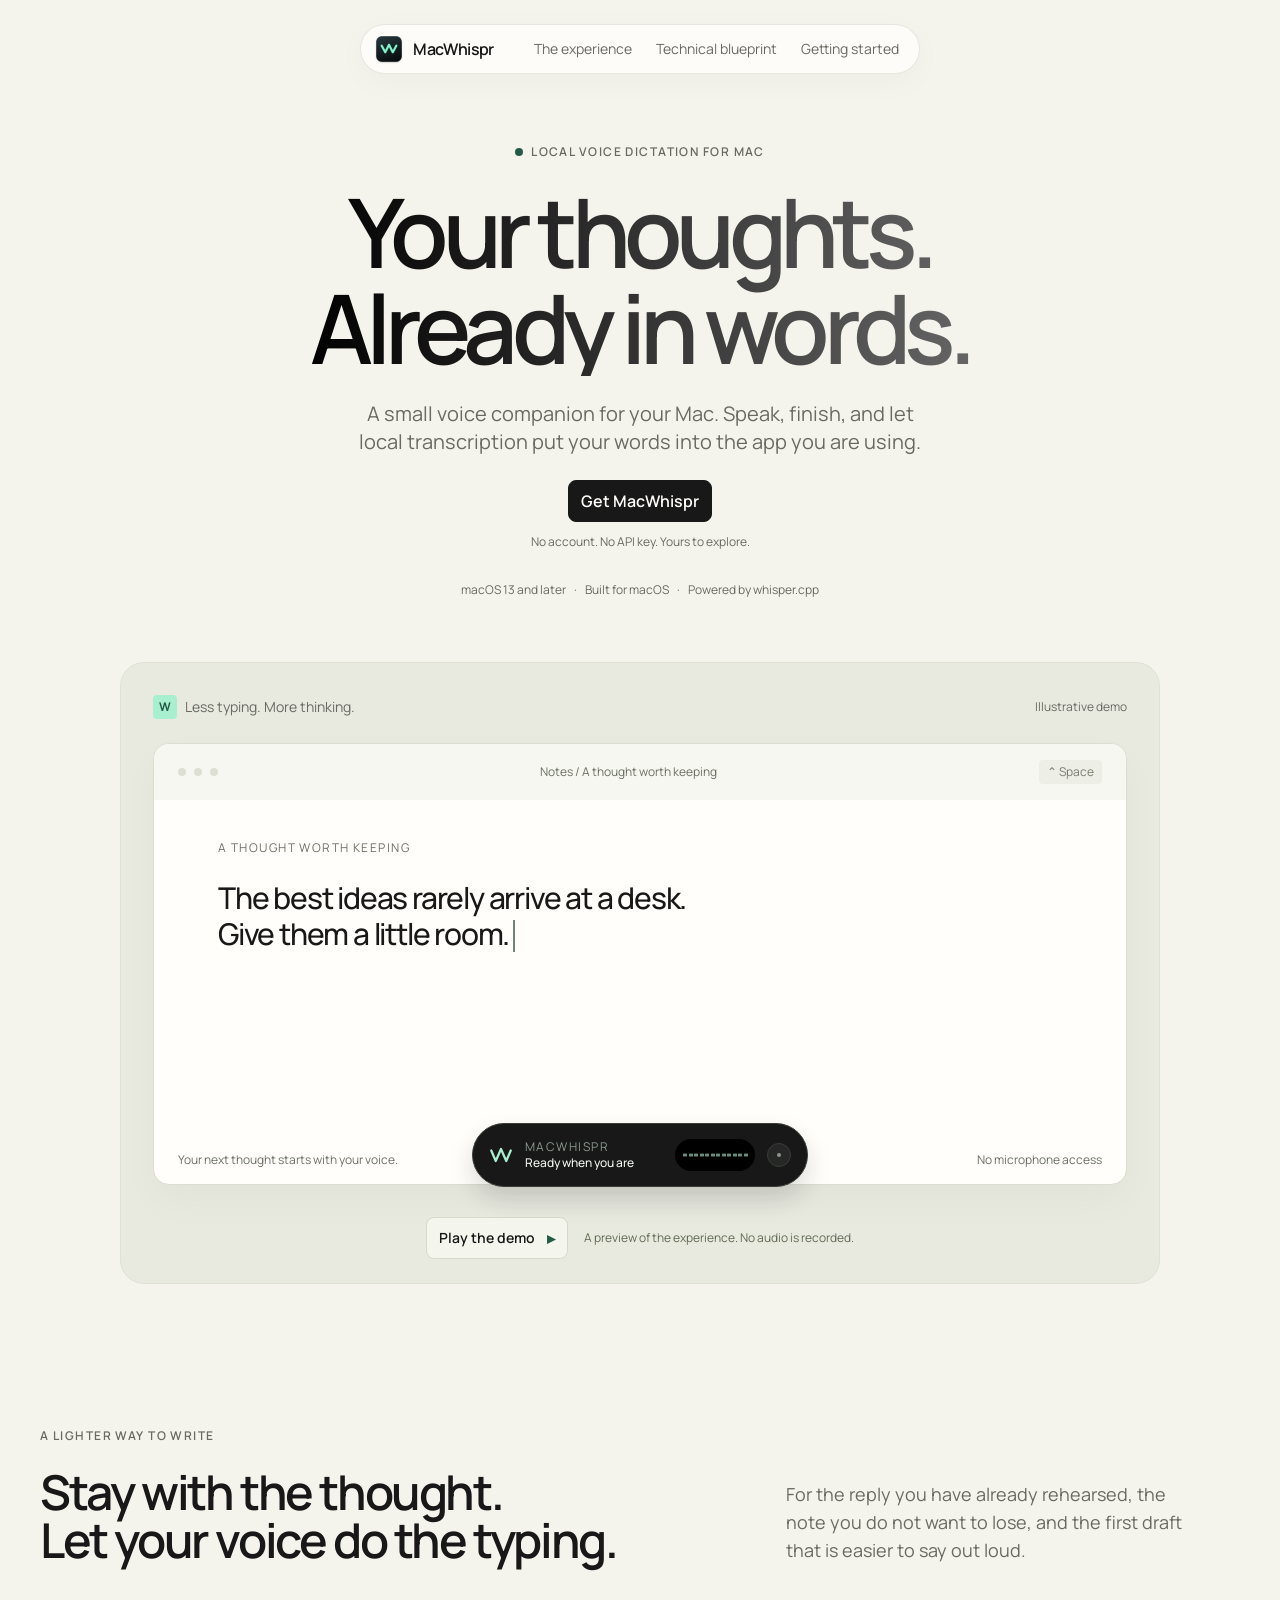
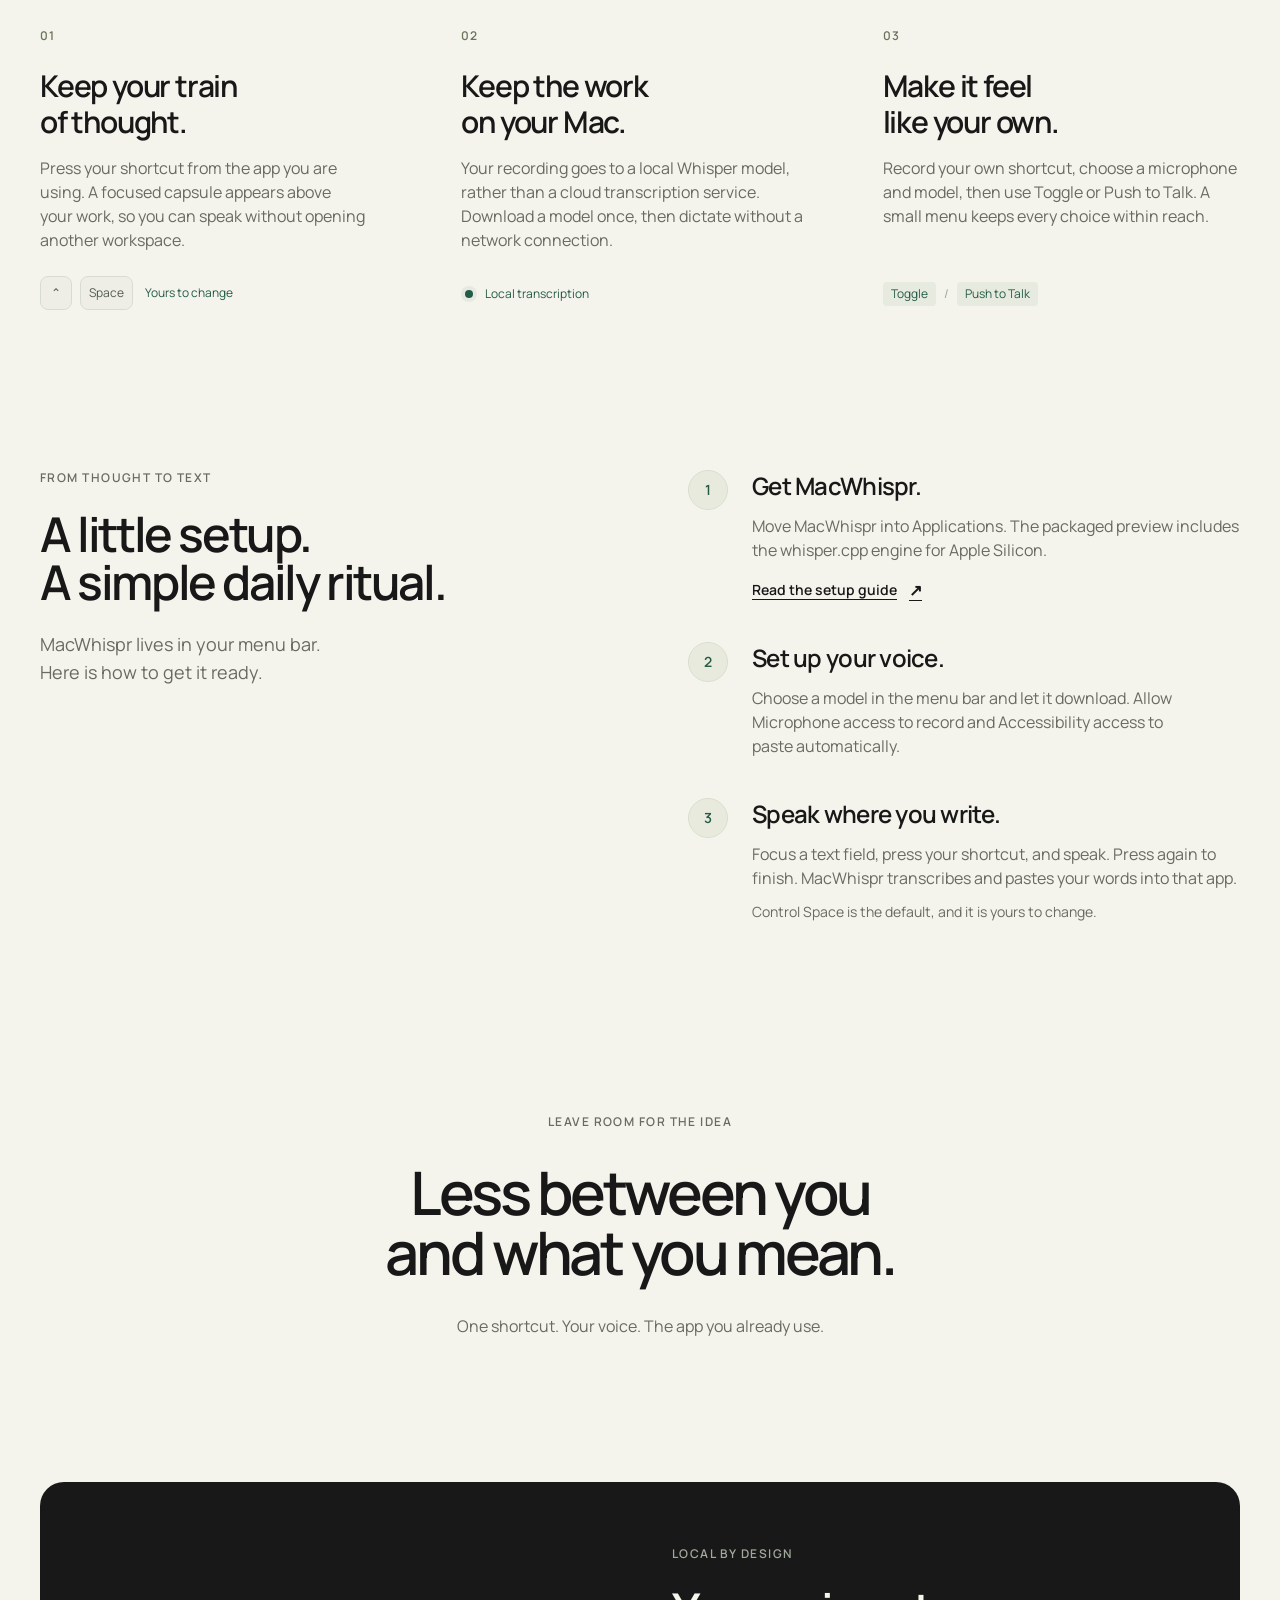
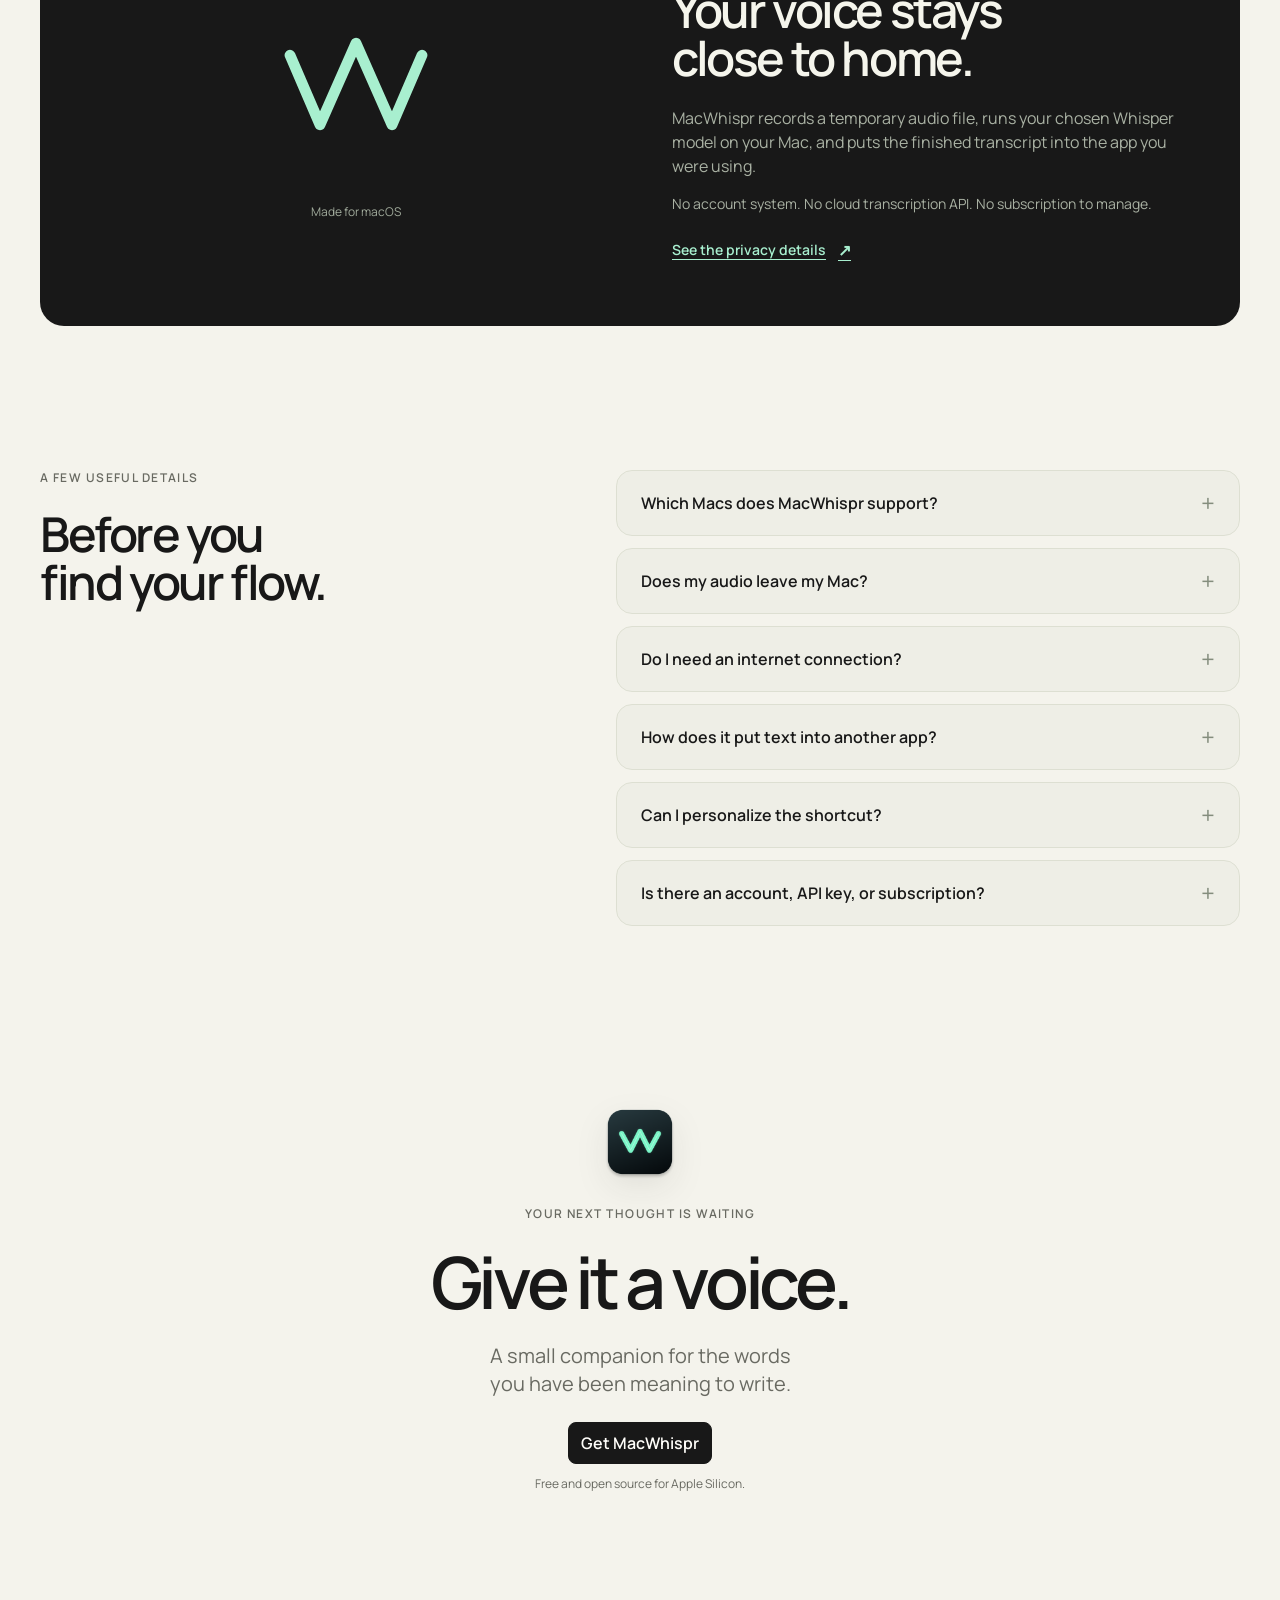
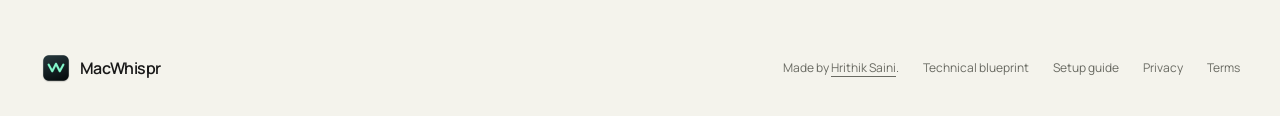
==== commit 9ab75036: "Update release workflow, open-source project, and fix website links" ====
--- a/site/index.html
+++ b/site/index.html
@@ -26,12 +26,12 @@
   <header class="site-header">
     <nav class="island-nav" aria-label="Main navigation">
       <a class="brand" href="index.html" aria-label="MacWhispr home" aria-current="page"><img src="assets/brand/app-icon.png" width="32" height="32" alt=""><span>MacWhispr</span></a>
-      <div class="desktop-nav"><a href="#experience">The experience</a><a href="design.html">Design story</a><a href="#setup">Getting started</a></div>
+      <div class="desktop-nav"><a href="#experience">The experience</a><a href="design.html">Technical blueprint</a><a href="#setup">Getting started</a></div>
       <button class="menu-toggle" type="button" aria-expanded="false" aria-controls="menu-dialog" aria-label="Open navigation"><span></span><span></span></button>
     </nav>
   </header>
   <div class="menu-dialog" id="menu-dialog" role="dialog" aria-modal="true" aria-label="Navigation" hidden>
-    <div class="menu-content"><p class="eyebrow">A little space to think</p><nav aria-label="Expanded navigation"><a href="#experience">The experience</a><a href="design.html">Design story</a><a href="#setup">Getting started</a><a href="#questions">Questions</a></nav><p class="menu-footnote">Made for your Mac. Built by Hrithik Saini.</p></div>
+    <div class="menu-content"><p class="eyebrow">A little space to think</p><nav aria-label="Expanded navigation"><a href="#experience">The experience</a><a href="design.html">Technical blueprint</a><a href="#setup">Getting started</a><a href="#questions">Questions</a></nav><p class="menu-footnote">Made for your Mac. Built by Hrithik Saini.</p></div>
   </div>
 
   <main id="main">
@@ -40,7 +40,7 @@
         <p class="eyebrow hero-eyebrow"><span class="status-dot" aria-hidden="true"></span>Local voice dictation for Mac</p>
         <h1 id="hero-title">Your thoughts.<br>Already in words.</h1>
         <p class="hero-description">A small voice companion for your Mac. Speak, finish, and let local transcription put your words into the app you are using.</p>
-        <a class="button button-dark" href="#get">Get MacWhispr</a>
+        <a class="button button-dark" href="https://github.com/hrithiksaini99/MacWhispr/releases/latest">Get MacWhispr</a>
         <p class="cta-note">No account. No API key. Yours to explore.</p>
         <div class="hero-proof"><span>macOS 13 and later</span><span aria-hidden="true">·</span><span>Built for macOS</span><span aria-hidden="true">·</span><span>Powered by whisper.cpp</span></div>
       </div>
@@ -92,9 +92,9 @@
       <details><summary>Is there an account, API key, or subscription?<span aria-hidden="true">+</span></summary><div><p>No. MacWhispr uses a local engine and model files. The developer preview does not require an account or paid API service. You will need space for a model, a compatible Mac, and the system permissions described in the setup guide.</p></div></details>
     </div></section>
 
-    <section class="final-cta section-shell" id="get" aria-labelledby="final-title"><div class="reveal"><img class="final-icon" src="assets/brand/app-icon.png" width="80" height="80" alt="MacWhispr app icon"><p class="eyebrow">Your next thought is waiting</p><h2 id="final-title">Give it a voice.</h2><p>A small companion for the words<br>you have been meaning to write.</p><a class="button button-dark" href="setup.html">Get MacWhispr</a><p class="cta-note">Developer preview for Apple Silicon. Apple signing is pending.</p></div></section>
+    <section class="final-cta section-shell" id="get" aria-labelledby="final-title"><div class="reveal"><img class="final-icon" src="assets/brand/app-icon.png" width="80" height="80" alt="MacWhispr app icon"><p class="eyebrow">Your next thought is waiting</p><h2 id="final-title">Give it a voice.</h2><p>A small companion for the words<br>you have been meaning to write.</p><a class="button button-dark" href="https://github.com/hrithiksaini99/MacWhispr/releases/latest">Get MacWhispr</a><p class="cta-note">Free and open source for Apple Silicon.</p></div></section>
   </main>
 
-  <footer class="site-footer section-shell"><a class="brand" href="index.html" aria-label="MacWhispr home"><img src="assets/brand/app-icon.png" width="32" height="32" alt=""><span>MacWhispr</span></a><p>Made by <a href="https://github.com/hrithiksaini99">Hrithik Saini</a>.</p><nav aria-label="Footer navigation"><a href="design.html">Design story</a><a href="setup.html">Setup guide</a><a href="privacy.html">Privacy</a><a href="terms.html">Terms</a></nav></footer>
+  <footer class="site-footer section-shell"><a class="brand" href="index.html" aria-label="MacWhispr home"><img src="assets/brand/app-icon.png" width="32" height="32" alt=""><span>MacWhispr</span></a><p>Made by <a href="https://github.com/hrithiksaini99">Hrithik Saini</a>.</p><nav aria-label="Footer navigation"><a href="design.html">Technical blueprint</a><a href="setup.html">Setup guide</a><a href="privacy.html">Privacy</a><a href="terms.html">Terms</a></nav></footer>
 </body>
 </html>
--- a/site/styles.css
+++ b/site/styles.css
@@ -178,65 +178,74 @@
 .error-main .final-icon{margin-bottom:32px}
 .error-main h1{font-size:60px;line-height:1;letter-spacing:-.05em;margin:24px 0}
 .error-main>p:not(.eyebrow){font-size:18px;line-height:28px;color:var(--muted);margin-bottom:24px}
-.design-hero{display:grid;grid-template-columns:1.2fr .8fr;align-items:center;gap:96px;padding-block:64px 96px;min-height:640px}
-.design-hero-copy{max-width:720px}
-.design-hero h1{font-size:72px;line-height:1;letter-spacing:-.06em;margin:24px 0}
-.design-hero-copy>p:last-child{max-width:640px;font-size:20px;line-height:28px;color:var(--muted)}
-.design-orbit{position:relative;width:400px;height:400px;border:1px solid #d6d8cc;border-radius:9999px;justify-self:end;animation:orbit-breathe 3.2s var(--fluid) infinite alternate}
-.design-orbit::before{content:"";position:absolute;inset:80px;border:1px solid #d6d8cc;border-radius:9999px}
-.design-orbit>div{position:absolute;inset:50%;width:128px;height:128px;padding:16px;transform:translate(-50%,-50%);display:grid;place-items:center;background:#e5e8dc;border-radius:32px}
-.design-orbit>div img{width:96px;height:96px}
-.design-orbit>span{position:absolute;padding:4px 8px;background:var(--paper);font-size:12px;line-height:16px;color:var(--muted);letter-spacing:.08em;text-transform:uppercase}
-.design-orbit>span:nth-child(1){top:-12px;left:50%;transform:translateX(-50%)}
-.design-orbit>span:nth-child(2){right:-24px;top:50%;transform:translateY(-50%)}
-.design-orbit>span:nth-child(3){bottom:-12px;left:50%;transform:translateX(-50%)}
-.design-orbit>span:nth-child(4){left:-16px;top:50%;transform:translateY(-50%)}
-.design-lab{padding-block:48px 96px}
-.state-lab{display:grid;grid-template-columns:320px 1fr;gap:24px;padding:24px;background:#e5e7dc;border:1px solid #d8dacd;border-radius:24px}
-.state-selector{display:flex;flex-direction:column;gap:8px}
-.state-tab{display:grid;grid-template-columns:32px 1fr;gap:0 12px;text-align:left;padding:16px;background:transparent;border:1px solid transparent;border-radius:16px;transition:background 700ms var(--fluid),border-color 700ms var(--fluid),transform 700ms var(--fluid)}
-.state-tab:hover{background:#f0f0e8}
-.state-tab:active{transform:scale(.98)}
-.state-tab.is-selected{background:var(--white);border-color:#d8dacd;box-shadow:0 8px 24px #18181808}
-.state-tab>span{grid-row:1/3;font-size:12px;line-height:16px;color:var(--green);font-weight:600}
-.state-tab>strong{font-size:16px;line-height:24px;font-weight:600}
-.state-tab>small{font-size:12px;line-height:16px;color:var(--muted)}
-.state-preview{min-height:520px;padding:64px;display:flex;flex-direction:column;align-items:center;justify-content:center;background:#20211f;border-radius:16px;color:var(--white);overflow:hidden}
-.preview-context{margin-bottom:48px;font-size:12px;line-height:16px;color:#98a094;letter-spacing:.08em;text-transform:uppercase}
-.design-capsule{position:relative;left:auto;bottom:auto;transform:none;flex-shrink:0}
-.state-rationale{max-width:560px;margin-top:64px;text-align:center}
-.state-rationale .eyebrow{color:#90a096}
-.state-rationale h3{margin:16px 0 12px;font-size:30px;line-height:36px;letter-spacing:-.04em;color:#f7f7f0}
-.state-rationale>p:last-child{font-size:14px;line-height:20px;color:#a9b1a3}
-.principles-section{padding-block:48px 96px}
-.principle-grid{display:grid;grid-template-columns:repeat(3,1fr);gap:24px}
-.principle-card{min-height:400px;padding:32px;display:flex;flex-direction:column;justify-content:flex-end;background:#edede5;border:1px solid #dddfd2;border-radius:24px}
-.principle-card .eyebrow{margin-top:40px;margin-bottom:16px}
-.principle-card h3{font-size:24px;line-height:32px;letter-spacing:-.03em;margin-bottom:12px}
-.principle-card>p:last-child{color:var(--muted);font-size:14px;line-height:20px}
-.principle-swatch{width:100%;height:128px;border-radius:16px}
-.principle-swatch.graphite{background:#181818;box-shadow:inset 0 0 0 1px #3a3d36}
-.principle-swatch.mint{background:var(--mint);box-shadow:inset 0 0 0 1px #8edab7}
-.motion-study{height:128px;display:flex;align-items:center;justify-content:center;gap:12px;background:#181818;border-radius:16px;overflow:hidden}
-.motion-study i{width:48px;height:4px;border-radius:9999px;background:var(--mint);animation:design-trace 720ms var(--fluid) infinite}
-.motion-study i:nth-child(2){animation-delay:-240ms}.motion-study i:nth-child(3){animation-delay:-480ms}
-.architecture-section{display:grid;grid-template-columns:1fr 1fr;gap:96px;padding-block:64px 96px;align-items:center}
-.architecture-copy h2{margin:24px 0;font-size:48px;line-height:1}
-.architecture-copy>p:not(.eyebrow){max-width:520px;color:var(--muted);font-size:18px;line-height:28px}
-.architecture-copy .text-link{margin-top:24px}
-.architecture-flow{margin:0;padding:0;list-style:none;display:flex;flex-direction:column;gap:8px}
-.architecture-flow li{position:relative;display:flex;align-items:center;gap:16px;padding:16px 24px;background:#e9eae1;border:1px solid #d9dbcf;border-radius:16px}
-.architecture-flow li+li::before{content:"";position:absolute;width:2px;height:8px;top:-9px;left:43px;background:#b9c2b4}
-.architecture-flow li>span{display:grid;place-items:center;width:40px;height:40px;flex-shrink:0;border-radius:9999px;background:var(--ink);color:var(--mint);font-size:12px;line-height:16px;font-weight:600}
-.architecture-flow strong{display:block;font-size:16px;line-height:24px;font-weight:600}
-.architecture-flow small{display:block;font-size:12px;line-height:16px;color:var(--muted)}
+.blueprint-hero{display:grid;grid-template-columns:1.2fr .8fr;align-items:center;gap:96px;padding-block:64px 96px;min-height:640px}
+.blueprint-hero-copy{max-width:720px}
+.blueprint-hero h1{font-size:72px;line-height:1;letter-spacing:-.06em;margin:24px 0}
+.blueprint-hero-copy>p:not(.eyebrow){max-width:640px;font-size:20px;line-height:28px;color:var(--muted);margin-bottom:24px}
+.blueprint-summary{display:grid;grid-template-columns:1fr 1fr;gap:8px;padding:16px;background:#e7e9de;border:1px solid #d8dacd;border-radius:24px}
+.blueprint-summary>div{min-height:112px;padding:16px;display:flex;flex-direction:column;justify-content:space-between;background:var(--white);border:1px solid #dfe0d7;border-radius:16px}
+.blueprint-summary span{font-size:12px;line-height:16px;color:var(--muted)}
+.blueprint-summary strong{font-size:14px;line-height:20px;font-weight:600}
+.component-section,.flow-section,.decisions-section{padding-block:48px 96px}
+.component-workbench{display:grid;grid-template-columns:336px 1fr;gap:16px;padding:16px;background:#dfe2d5;border:1px solid #d2d6c8;border-radius:24px}
+.component-map{display:flex;flex-direction:column;gap:4px}
+.component-node{display:grid;grid-template-columns:32px 1fr;gap:0 12px;text-align:left;padding:12px;background:transparent;border:1px solid transparent;border-radius:8px;transition:background 500ms var(--fluid),border-color 500ms var(--fluid),transform 500ms var(--fluid)}
+.component-node:hover{background:#edf0e6}.component-node:active{transform:scale(.98)}
+.component-node.is-selected{background:var(--white);border-color:#d5d8cc;box-shadow:0 8px 24px #18181808}
+.component-node>span{grid-row:1/3;font-size:12px;line-height:16px;color:var(--green);font-weight:600}
+.component-node>strong{font-size:14px;line-height:20px;font-weight:600}
+.component-node>small{font-size:12px;line-height:16px;color:var(--muted)}
+.component-inspector{min-height:720px;padding:48px;display:flex;flex-direction:column;background:#181918;color:#f5f5ee;border-radius:16px}
+.component-inspector .eyebrow{color:#8fa397}
+.inspector-heading h3{font-size:36px;line-height:40px;letter-spacing:-.04em;margin:16px 0}
+.inspector-heading>p:last-child{max-width:680px;color:#a9b1a3;font-size:16px;line-height:24px}
+.contract-grid{display:grid;grid-template-columns:1fr 1fr;gap:16px;margin:48px 0 0}
+.contract-grid>div{padding:16px;background:#232523;border:1px solid #343834;border-radius:8px}
+.contract-grid dt{font-size:12px;line-height:16px;color:var(--mint);font-weight:600;margin-bottom:8px}
+.contract-grid dd{margin:0;color:#c3c9c0;font-size:14px;line-height:20px}
+.implementation-note{margin-top:16px;padding:16px;background:#0d0e0d;border:1px solid #313631;border-radius:8px}
+.implementation-note pre{margin:12px 0 0;overflow:auto}
+.implementation-note code{font-family:ui-monospace,SFMono-Regular,Menlo,monospace;font-size:12px;line-height:20px;color:#d7f9e9;white-space:pre-wrap}
+.inspector-source{margin-top:auto;padding-top:24px;color:var(--mint)}
+.flow-section .section-intro,.decisions-section .section-intro{margin-bottom:48px}
+.runtime-flow{margin:0;padding:16px;list-style:none;display:grid;grid-template-columns:repeat(5,1fr);gap:8px;background:#e4e6dc;border:1px solid #d7dacd;border-radius:24px}
+.runtime-flow li{position:relative;min-height:144px;padding:16px;display:flex;flex-direction:column;justify-content:space-between;background:var(--white);border:1px solid #dddfd4;border-radius:16px}
+.runtime-flow li>b{position:absolute;right:-16px;top:50%;z-index:2;width:24px;height:24px;display:grid;place-items:center;background:var(--ink);color:var(--mint);border-radius:9999px;font-size:12px;line-height:16px}
+.flow-index{width:32px;height:32px;display:grid;place-items:center;background:#e8eee7;color:var(--green);border-radius:9999px;font-size:12px;line-height:16px;font-weight:600}
+.runtime-flow strong,.runtime-flow small{display:block}.runtime-flow strong{font-size:14px;line-height:20px;margin-bottom:4px}.runtime-flow small{font-size:12px;line-height:16px;color:var(--muted)}
+.flow-details{display:grid;grid-template-columns:repeat(3,1fr);gap:24px;margin-top:24px}
+.flow-details article{padding:32px;background:#edede5;border:1px solid #dddfd2;border-radius:24px}
+.flow-details h3{font-size:24px;line-height:32px;letter-spacing:-.03em;margin:24px 0 12px}
+.flow-details article>p:last-child{font-size:14px;line-height:20px;color:var(--muted)}
+code{font-family:ui-monospace,SFMono-Regular,Menlo,monospace;font-size:.9em;background:#e3e6db;padding:2px 4px;border-radius:4px}
+.sequence-section{display:grid;grid-template-columns:.8fr 1.2fr;gap:96px;padding-block:64px 96px;align-items:start}
+.sequence-heading{position:sticky;top:128px}
+.sequence-heading h2,.source-map-copy h2{font-size:48px;line-height:1;letter-spacing:-.05em;margin:24px 0}
+.sequence-heading>p:last-child,.source-map-copy>p:last-child{max-width:480px;color:var(--muted);font-size:18px;line-height:28px}
+.build-sequence{margin:0;padding:0;list-style:none;display:flex;flex-direction:column}
+.build-sequence li{display:grid;grid-template-columns:48px 1fr;gap:24px;padding:32px 0;border-top:1px solid var(--line)}
+.build-sequence li:last-child{border-bottom:1px solid var(--line)}
+.build-sequence li>span{font-size:12px;line-height:16px;color:var(--green);font-weight:600}
+.build-sequence h3{font-size:24px;line-height:32px;letter-spacing:-.03em;margin-bottom:12px}
+.build-sequence p{color:var(--muted);font-size:14px;line-height:20px}
+.build-sequence small{display:block;margin-top:16px;padding:12px;background:#e6e9dd;border-radius:8px;color:#4f5c53;font-size:12px;line-height:16px}
+.decision-grid{display:grid;grid-template-columns:repeat(3,1fr);gap:16px}
+.decision-grid article{min-height:208px;padding:24px;display:flex;flex-direction:column;justify-content:space-between;background:#e9eae1;border:1px solid #d9dbcf;border-radius:16px}
+.decision-grid strong{font-size:18px;line-height:28px;font-weight:600}
+.decision-grid p{font-size:14px;line-height:20px;color:var(--muted);margin-top:24px}
+.source-map-section{display:grid;grid-template-columns:1fr 1fr;gap:96px;padding-block:64px 96px;align-items:start}
+.source-file-list{margin:0;padding:0;list-style:none;display:flex;flex-direction:column;gap:8px}
+.source-file-list li{display:grid;grid-template-columns:32px 1fr;gap:12px;align-items:center;padding:12px 16px;background:#e9eae1;border:1px solid #d9dbcf;border-radius:8px}
+.source-file-list li>span{font-size:12px;line-height:16px;color:var(--green);font-weight:600}
+.source-file-list a{text-decoration:none}.source-file-list strong,.source-file-list small{display:block}.source-file-list strong{font-size:14px;line-height:20px;font-weight:600}.source-file-list small{font-size:12px;line-height:16px;color:var(--muted)}
 @keyframes caret{0%,45%{opacity:1}50%,95%{opacity:0}100%{opacity:1}}
 @keyframes voice{0%{transform:scaleY(.25)}100%{transform:scaleY(var(--bar-high,.8))}}
 @keyframes trace{0%{opacity:.15;transform:translateX(-8px) scaleX(.5)}55%{opacity:1;transform:translateX(8px) scaleX(2)}100%{opacity:.15;transform:translateX(16px) scaleX(.5)}}
-@keyframes design-trace{0%{opacity:.2;transform:translateX(-24px) scaleX(.5)}55%{opacity:1;transform:translateX(8px) scaleX(1)}100%{opacity:.2;transform:translateX(24px) scaleX(.5)}}
-@keyframes orbit-breathe{0%{transform:scale(.98)}100%{transform:scale(1)}}
 @media(min-width:1440px){.hero{padding-top:64px}}
 @media(max-width:1100px){.hero h1{font-size:72px;line-height:1}.benefits{gap:32px}.setup,.faq{gap:64px}.source-panel{gap:32px;padding:48px}.section-intro{gap:24px 32px}.demo-stage{padding:24px}.writing-body{padding:40px 48px 80px}.demo-capsule{bottom:96px}.design-hero{gap:48px}.design-orbit{width:320px;height:320px}.design-orbit::before{inset:64px}.state-lab{grid-template-columns:280px 1fr}.state-preview{padding:48px}.principle-card{padding:24px}.architecture-section{gap:64px}}
 @media(max-width:800px){.section-shell{width:calc(100% - 48px)}.site-header{height:96px}.desktop-nav{display:none}.menu-toggle{display:block}.island-nav{gap:32px}.hero{padding-block:32px 64px}.hero h1{font-size:60px;line-height:1}.hero-description{font-size:18px;line-height:28px;max-width:560px}.demo-stage{padding:24px 16px;margin-top:48px}.writing-window{border-radius:8px}.demo-note{font-size:12px;line-height:16px}.demo-indication{display:none}.writing-body{padding:32px 24px 96px;min-height:336px}.window-top{padding:16px}.window-shortcut{display:none}.document-text{font-size:24px;line-height:32px}.document-foot{padding:12px 16px}.demo-no-mic{display:none}.demo-controls{flex-direction:column;gap:8px}.demo-status{text-align:center}.demo-capsule{bottom:96px}.section-intro{display:block;margin-bottom:48px}.section-intro h2{margin:24px 0}.section-intro>p:last-child{max-width:560px}.experience{padding-block:32px 64px}.benefits{gap:48px;grid-template-columns:1fr}.benefit{display:grid;grid-template-columns:1fr 1.2fr;gap:16px 32px}.benefit .section-number{grid-column:1/-1;margin:0}.benefit h3{grid-column:1;margin:0;font-size:30px;line-height:36px}.benefit>p{margin:0}.benefit-detail{grid-column:2}.setup{grid-template-columns:1fr;gap:40px;padding-block:48px 64px}.setup-heading>p:last-child br{display:none}.setup-steps{gap:32px}.tagline-section{padding-block:64px}.tagline-section h2{font-size:48px;line-height:1}.source-section{padding-block:32px 64px}.source-panel{grid-template-columns:1fr;gap:40px;padding:40px}.source-art{flex-direction:row;justify-content:flex-start;gap:16px}.source-art svg{width:64px;height:64px}.source-copy h2 br{display:none}.source-copy h2{font-size:36px;line-height:40px}.faq{grid-template-columns:1fr;gap:40px;padding-block:32px 64px}.faq-heading h2 br{display:none}.final-cta{padding-block:64px}.final-cta h2{font-size:60px;line-height:1}.site-footer{flex-wrap:wrap;justify-content:space-between;gap:16px}.site-footer>p{margin:0}.site-footer nav{width:100%;justify-content:flex-start;margin-top:8px}.legal-main{padding-block:40px 64px}.legal-main h1{font-size:48px;line-height:1}.design-hero{grid-template-columns:1fr;gap:64px;padding-block:32px 80px;min-height:0}.design-hero h1{font-size:60px;line-height:1}.design-orbit{justify-self:center}.design-lab,.principles-section{padding-block:32px 64px}.state-lab{grid-template-columns:1fr}.state-selector{display:grid;grid-template-columns:1fr 1fr}.state-preview{min-height:480px}.design-capsule{bottom:auto}.principle-grid{grid-template-columns:1fr}.principle-card{min-height:360px}.architecture-section{grid-template-columns:1fr;gap:48px;padding-block:48px 64px}}
 @media(max-width:480px){.section-shell{width:calc(100% - 32px)}.hero h1{font-size:48px;line-height:1;letter-spacing:-.065em}.hero-eyebrow{font-size:12px;line-height:16px;letter-spacing:.08em}.hero-description{font-size:16px;line-height:24px}.hero-proof{gap:8px;margin-top:24px}.hero-proof>span[aria-hidden]{display:none}.hero-proof>span,.hero-proof>a{flex-basis:100%}.demo-stage{padding:16px 8px;margin-top:40px;border-radius:16px}.demo-note{padding-inline:8px;margin-bottom:16px}.writing-window{border-radius:8px}.window-top{gap:8px;padding:12px}.traffic-lights{gap:4px}.window-top>span:not(.window-shortcut){font-size:12px;line-height:16px;text-align:right}.writing-body{padding:24px 16px 96px;min-height:320px}.document-label{font-size:12px;line-height:16px;letter-spacing:.08em;margin-bottom:16px}.document-text{font-size:20px;line-height:28px}.document-foot{padding:12px}.demo-capsule{width:min(336px,calc(100% - 24px));gap:8px;padding:12px;bottom:96px}.capsule-signal{width:64px;padding:8px 4px}.capsule-mark{width:24px}.capsule-label strong{font-size:12px;line-height:16px}.capsule-end{width:24px}.demo-controls{padding-inline:8px;margin-top:32px}.demo-status{max-width:264px}.section-intro h2,.setup-heading h2,.faq-heading h2{font-size:36px;line-height:40px}.section-intro>p:last-child{font-size:16px;line-height:24px}.benefit{display:flex;gap:0}.benefit .section-number{margin-bottom:16px}.benefit h3{margin-bottom:16px}.benefit h3 br{display:none}.benefit>p{margin-bottom:16px}.setup-step{gap:16px}.step-number{width:32px;height:32px}.setup-step h3{font-size:20px;line-height:28px}.tagline-section h2{font-size:36px;line-height:40px}.tagline-note{font-size:14px;line-height:20px}.source-panel{padding:24px;border-radius:16px}.source-copy h2{font-size:30px;line-height:36px}.faq details{padding:16px}.faq summary{gap:16px;font-size:14px;line-height:20px}.final-cta h2{font-size:48px;line-height:1}.final-cta>div>p:not(.eyebrow,.cta-note){font-size:18px;line-height:28px}.site-footer>p{font-size:12px;line-height:16px}.legal-main h1{font-size:36px;line-height:40px}.legal-lede{font-size:18px;line-height:28px}.error-main h1{font-size:48px;line-height:1}.design-hero h1{font-size:48px;line-height:1}.design-hero-copy>p:last-child{font-size:16px;line-height:24px}.design-orbit{width:264px;height:264px}.design-orbit::before{inset:48px}.design-orbit>div{width:96px;height:96px;padding:12px;border-radius:24px}.design-orbit>div img{width:72px;height:72px}.design-orbit>span:nth-child(2){right:-16px}.design-orbit>span:nth-child(4){left:-12px}.state-lab{padding:12px;border-radius:16px}.state-selector{grid-template-columns:1fr}.state-tab{padding:12px}.state-preview{min-height:480px;padding:48px 16px;border-radius:8px}.design-capsule{bottom:auto}.state-rationale{margin-top:48px}.state-rationale h3{font-size:24px;line-height:32px}.principle-card{padding:24px;min-height:336px;border-radius:16px}.architecture-copy h2{font-size:36px;line-height:40px}.architecture-copy>p:not(.eyebrow){font-size:16px;line-height:24px}.architecture-flow li{padding:12px 16px}.site-footer nav{flex-wrap:wrap}}
+@media(max-width:1100px){.blueprint-hero{gap:48px}.component-workbench{grid-template-columns:280px 1fr}.component-inspector{padding:32px}.sequence-section,.source-map-section{gap:64px}}
+@media(max-width:800px){.blueprint-hero{grid-template-columns:1fr;gap:48px;padding-block:32px 80px;min-height:0}.blueprint-hero h1{font-size:60px;line-height:1}.blueprint-summary{max-width:680px}.component-section,.flow-section,.decisions-section{padding-block:32px 64px}.component-workbench{grid-template-columns:1fr}.component-map{display:grid;grid-template-columns:repeat(3,1fr)}.component-inspector{min-height:680px}.runtime-flow{grid-template-columns:1fr}.runtime-flow li{min-height:112px}.runtime-flow li>b{right:50%;top:auto;bottom:-16px;transform:translateX(50%) rotate(90deg)}.flow-details{grid-template-columns:1fr}.sequence-section,.source-map-section{grid-template-columns:1fr;gap:48px;padding-block:48px 64px}.sequence-heading{position:static}.decision-grid{grid-template-columns:1fr 1fr}}
+@media(max-width:480px){.blueprint-hero h1{font-size:48px;line-height:1}.blueprint-hero-copy>p:not(.eyebrow){font-size:16px;line-height:24px}.blueprint-summary{grid-template-columns:1fr;padding:12px;border-radius:16px}.blueprint-summary>div{min-height:88px;padding:12px;border-radius:8px}.component-workbench{padding:8px;border-radius:16px}.component-map{grid-template-columns:1fr}.component-node{padding:12px}.component-inspector{min-height:0;padding:32px 16px;border-radius:8px}.inspector-heading h3{font-size:30px;line-height:36px}.contract-grid{grid-template-columns:1fr;margin-top:32px}.runtime-flow{padding:8px;border-radius:16px}.flow-details article{padding:24px;border-radius:16px}.sequence-heading h2,.source-map-copy h2{font-size:36px;line-height:40px}.sequence-heading>p:last-child,.source-map-copy>p:last-child{font-size:16px;line-height:24px}.build-sequence li{grid-template-columns:32px 1fr;gap:16px;padding:24px 0}.build-sequence h3{font-size:20px;line-height:28px}.decision-grid{grid-template-columns:1fr}.decision-grid article{min-height:184px}.source-file-list li{padding:12px}.site-footer nav{flex-wrap:wrap}}
 @media(prefers-reduced-motion:reduce){html{scroll-behavior:auto}*,*::before,*::after{animation:none!important;transition-duration:.001ms!important;transition-delay:0ms!important}.js .reveal{opacity:1;transform:none;filter:none}.word-reveal span{color:var(--ink)}.text-caret{opacity:1}.demo-capsule[data-state=listening] .capsule-signal i{transform:scaleY(.8)}.demo-capsule[data-state=processing] .capsule-signal i{height:2px;transform:scaleX(1);opacity:1}}
